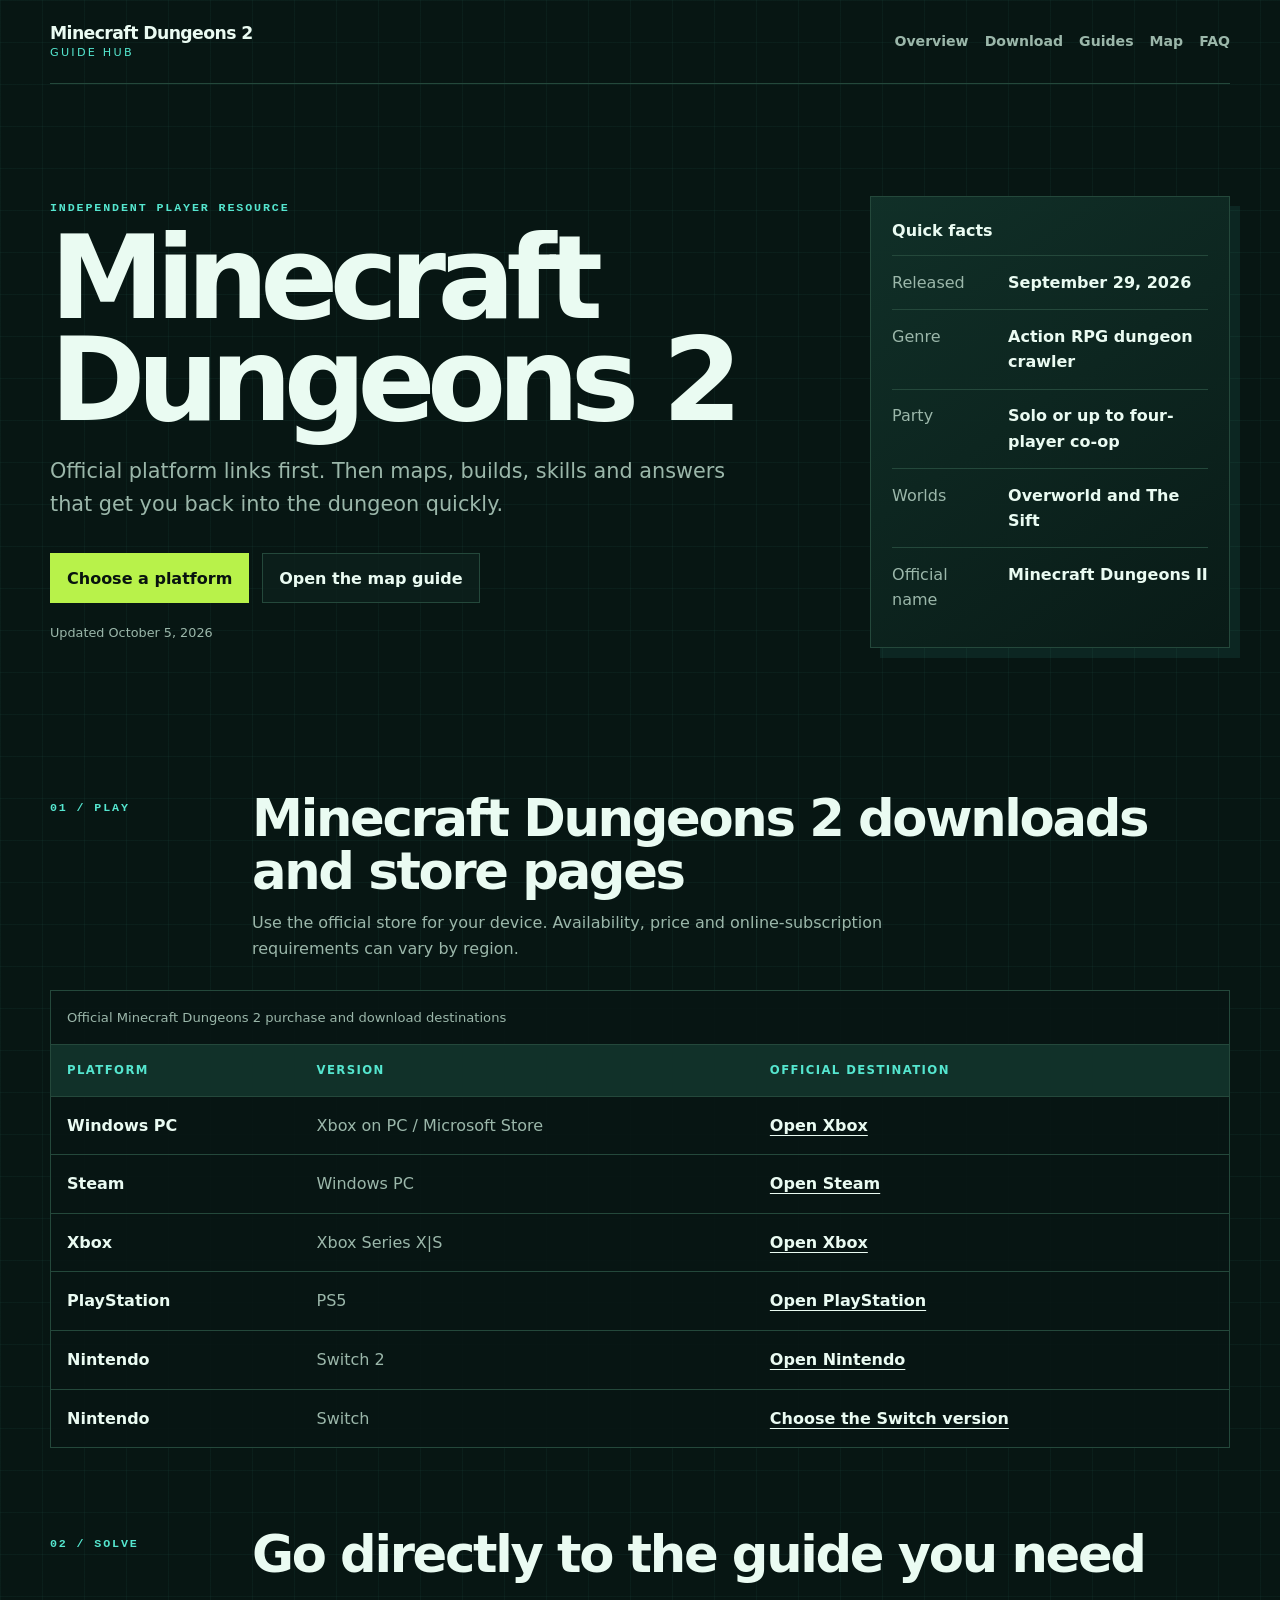
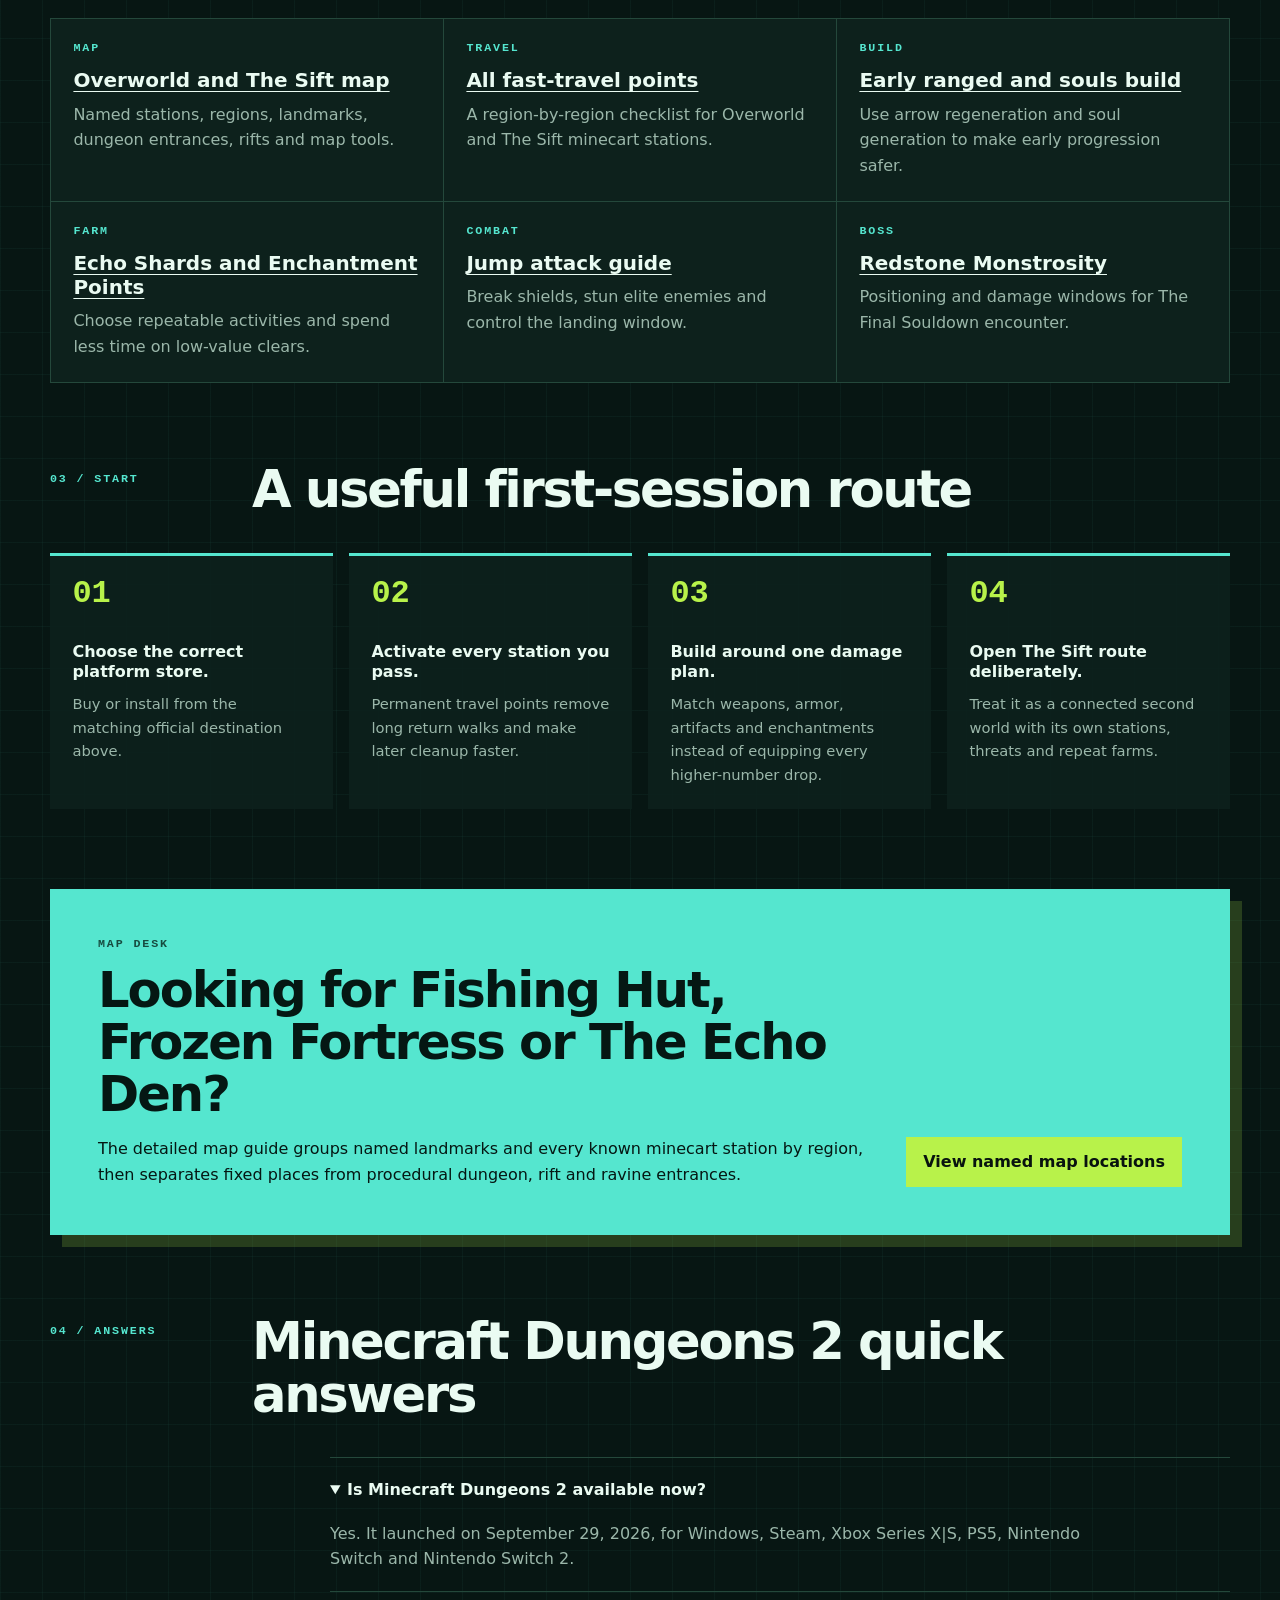
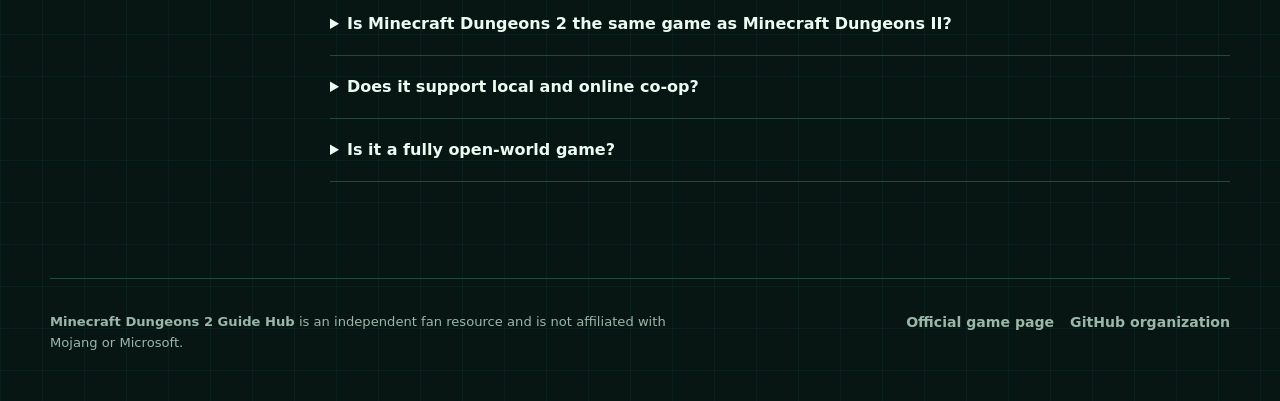
==== index.html @ 63849c89 "Launch public guide homepage" ====
<!doctype html>
<html lang="en">
<head>
  <meta charset="utf-8">
  <meta name="viewport" content="width=device-width, initial-scale=1">
  <title>Minecraft Dungeons 2 Guides, Map &amp; Downloads</title>
  <meta name="description" content="A practical Minecraft Dungeons 2 guide hub with official download links, platform support, map routes, builds, skills, farming help and direct answers.">
  <link rel="canonical" href="https://minecraftdungeons2.github.io/">
  <meta property="og:type" content="website">
  <meta property="og:url" content="https://minecraftdungeons2.github.io/">
  <meta property="og:title" content="Minecraft Dungeons 2 Guides, Map &amp; Downloads">
  <meta property="og:description" content="Find official download links, map routes, builds, skills and practical Minecraft Dungeons 2 guides.">
  <meta name="twitter:card" content="summary">
  <meta name="twitter:title" content="Minecraft Dungeons 2 Guides, Map &amp; Downloads">
  <meta name="twitter:description" content="Official platform links and practical community guides in one place.">
  <meta name="theme-color" content="#071613">
  <link rel="stylesheet" href="/styles.css">
  <script type="application/ld+json">
  {
    "@context": "https://schema.org",
    "@type": "WebSite",
    "@id": "https://minecraftdungeons2.github.io/#website",
    "url": "https://minecraftdungeons2.github.io/",
    "name": "Minecraft Dungeons 2 Guide Hub",
    "description": "An independent guide hub for Minecraft Dungeons 2 maps, builds, skills, farming and official platform links",
    "inLanguage": "en"
  }
  </script>
</head>
<body>
  <a class="skip-link" href="#main-content">Skip to the guide</a>

  <header class="site-header">
    <a class="wordmark" href="/" aria-label="Minecraft Dungeons 2 home">
      <span>Minecraft Dungeons 2</span>
      <small>Guide Hub</small>
    </a>
    <nav aria-label="Primary navigation">
      <a href="#overview">Overview</a>
      <a href="#download">Download</a>
      <a href="#guides">Guides</a>
      <a href="#map">Map</a>
      <a href="#faq">FAQ</a>
    </nav>
  </header>

  <main id="main-content">
    <article id="overview" class="hero" aria-labelledby="page-title">
      <header class="hero-copy">
        <p class="eyebrow">Independent player resource</p>
        <hgroup>
          <h1 id="page-title">Minecraft Dungeons 2</h1>
          <p>Official platform links first. Then maps, builds, skills and answers that get you back into the dungeon quickly.</p>
        </hgroup>
        <div class="hero-actions">
          <a class="button button-primary" href="#download">Choose a platform</a>
          <a class="button button-secondary" href="https://choicervoicer.io/minecraft-dungeons-2/map" rel="external">Open the map guide</a>
        </div>
        <p class="updated">Updated <time datetime="2026-10-05">October 5, 2026</time></p>
      </header>

      <aside class="quick-facts" aria-labelledby="quick-facts-title">
        <h2 id="quick-facts-title">Quick facts</h2>
        <dl>
          <div><dt>Released</dt><dd><time datetime="2026-09-29">September 29, 2026</time></dd></div>
          <div><dt>Genre</dt><dd>Action RPG dungeon crawler</dd></div>
          <div><dt>Party</dt><dd>Solo or up to four-player co-op</dd></div>
          <div><dt>Worlds</dt><dd>Overworld and The Sift</dd></div>
          <div><dt>Official name</dt><dd>Minecraft Dungeons II</dd></div>
        </dl>
      </aside>
    </article>

    <section id="download" class="platforms" aria-labelledby="download-title">
      <header class="section-heading">
        <p class="section-number">01 / PLAY</p>
        <h2 id="download-title">Minecraft Dungeons 2 downloads and store pages</h2>
        <p>Use the official store for your device. Availability, price and online-subscription requirements can vary by region.</p>
      </header>
      <div class="table-scroll" role="region" aria-label="Official platform links" tabindex="0">
        <table>
          <caption>Official Minecraft Dungeons 2 purchase and download destinations</caption>
          <thead>
            <tr><th scope="col">Platform</th><th scope="col">Version</th><th scope="col">Official destination</th></tr>
          </thead>
          <tbody>
            <tr><th scope="row">Windows PC</th><td>Xbox on PC / Microsoft Store</td><td><a href="https://www.xbox.com/en-US/games/minecraft-dungeons-II" rel="external noopener">Open Xbox</a></td></tr>
            <tr><th scope="row">Steam</th><td>Windows PC</td><td><a href="https://store.steampowered.com/app/1912410/Minecraft_Dungeons_II/" rel="external noopener">Open Steam</a></td></tr>
            <tr><th scope="row">Xbox</th><td>Xbox Series X|S</td><td><a href="https://www.xbox.com/en-US/games/minecraft-dungeons-II" rel="external noopener">Open Xbox</a></td></tr>
            <tr><th scope="row">PlayStation</th><td>PS5</td><td><a href="https://www.playstation.com/en-us/games/minecraft-dungeons-ii/" rel="external noopener">Open PlayStation</a></td></tr>
            <tr><th scope="row">Nintendo</th><td>Switch 2</td><td><a href="https://www.nintendo.com/us/store/products/minecraft-dungeons-ii-switch-2/" rel="external noopener">Open Nintendo</a></td></tr>
            <tr><th scope="row">Nintendo</th><td>Switch</td><td><a href="https://www.nintendo.com/us/whatsnew/minecraft-dungeons-ii-has-arrived/" rel="external noopener">Choose the Switch version</a></td></tr>
          </tbody>
        </table>
      </div>
    </section>

    <section id="guides" class="guide-index" aria-labelledby="guides-title">
      <header class="section-heading">
        <p class="section-number">02 / SOLVE</p>
        <h2 id="guides-title">Go directly to the guide you need</h2>
      </header>
      <ul class="guide-list">
        <li>
          <article>
            <p class="guide-type">Map</p>
            <h3><a href="https://choicervoicer.io/minecraft-dungeons-2/map" rel="external">Overworld and The Sift map</a></h3>
            <p>Named stations, regions, landmarks, dungeon entrances, rifts and map tools.</p>
          </article>
        </li>
        <li>
          <article>
            <p class="guide-type">Travel</p>
            <h3><a href="https://choicervoicer.io/minecraft-dungeons-2/overworld-sift-fast-travel-points" rel="external">All fast-travel points</a></h3>
            <p>A region-by-region checklist for Overworld and The Sift minecart stations.</p>
          </article>
        </li>
        <li>
          <article>
            <p class="guide-type">Build</p>
            <h3><a href="https://choicervoicer.io/minecraft-dungeons-2/early-ranged-souls-build" rel="external">Early ranged and souls build</a></h3>
            <p>Use arrow regeneration and soul generation to make early progression safer.</p>
          </article>
        </li>
        <li>
          <article>
            <p class="guide-type">Farm</p>
            <h3><a href="https://choicervoicer.io/minecraft-dungeons-2/farm-echo-shards-enchantment-points" rel="external">Echo Shards and Enchantment Points</a></h3>
            <p>Choose repeatable activities and spend less time on low-value clears.</p>
          </article>
        </li>
        <li>
          <article>
            <p class="guide-type">Combat</p>
            <h3><a href="https://choicervoicer.io/minecraft-dungeons-2/jump-attack-guide" rel="external">Jump attack guide</a></h3>
            <p>Break shields, stun elite enemies and control the landing window.</p>
          </article>
        </li>
        <li>
          <article>
            <p class="guide-type">Boss</p>
            <h3><a href="https://choicervoicer.io/minecraft-dungeons-2/redstone-monstrosity-final-souldown" rel="external">Redstone Monstrosity</a></h3>
            <p>Positioning and damage windows for The Final Souldown encounter.</p>
          </article>
        </li>
      </ul>
    </section>

    <section class="start-route" aria-labelledby="start-title">
      <header class="section-heading">
        <p class="section-number">03 / START</p>
        <h2 id="start-title">A useful first-session route</h2>
      </header>
      <ol>
        <li><strong>Choose the correct platform store.</strong><span>Buy or install from the matching official destination above.</span></li>
        <li><strong>Activate every station you pass.</strong><span>Permanent travel points remove long return walks and make later cleanup faster.</span></li>
        <li><strong>Build around one damage plan.</strong><span>Match weapons, armor, artifacts and enchantments instead of equipping every higher-number drop.</span></li>
        <li><strong>Open The Sift route deliberately.</strong><span>Treat it as a connected second world with its own stations, threats and repeat farms.</span></li>
      </ol>
    </section>

    <aside id="map" class="map-callout" aria-labelledby="map-title">
      <div>
        <p class="section-number">MAP DESK</p>
        <h2 id="map-title">Looking for Fishing Hut, Frozen Fortress or The Echo Den?</h2>
        <p>The detailed map guide groups named landmarks and every known minecart station by region, then separates fixed places from procedural dungeon, rift and ravine entrances.</p>
      </div>
      <a class="button button-primary" href="https://choicervoicer.io/minecraft-dungeons-2/map" rel="external">View named map locations</a>
    </aside>

    <section id="faq" class="faq" aria-labelledby="faq-title">
      <header class="section-heading">
        <p class="section-number">04 / ANSWERS</p>
        <h2 id="faq-title">Minecraft Dungeons 2 quick answers</h2>
      </header>
      <div class="faq-list">
        <details open>
          <summary>Is Minecraft Dungeons 2 available now?</summary>
          <p>Yes. It launched on September 29, 2026, for Windows, Steam, Xbox Series X|S, PS5, Nintendo Switch and Nintendo Switch 2.</p>
        </details>
        <details>
          <summary>Is Minecraft Dungeons 2 the same game as Minecraft Dungeons II?</summary>
          <p>Yes. Minecraft's official FAQ confirms that the Arabic-number and Roman-numeral names refer to the same sequel.</p>
        </details>
        <details>
          <summary>Does it support local and online co-op?</summary>
          <p>Yes. Official information lists couch co-op, online co-op and mixed co-op, with a party of up to four players.</p>
        </details>
        <details>
          <summary>Is it a fully open-world game?</summary>
          <p>It uses larger connected regions and a second dimension called The Sift, but it remains a guided action-RPG adventure rather than a sandbox Minecraft world.</p>
        </details>
      </div>
    </section>
  </main>

  <footer class="site-footer">
    <p><strong>Minecraft Dungeons 2 Guide Hub</strong> is an independent fan resource and is not affiliated with Mojang or Microsoft.</p>
    <nav aria-label="Reference links">
      <a href="https://www.minecraft.net/en-us/about-dungeons-ii" rel="external noopener">Official game page</a>
      <a href="https://github.com/MinecraftDungeons2" rel="external noopener">GitHub organization</a>
    </nav>
  </footer>
</body>
</html>
---- styles.css ----
:root {
  color-scheme: dark;
  --ink: #eafbf2;
  --muted: #9bb7aa;
  --bg: #071613;
  --panel: #0d211c;
  --panel-strong: #113129;
  --line: #24483b;
  --lime: #b8f24a;
  --cyan: #55e6cf;
  --max: 1180px;
  font-family: Inter, ui-sans-serif, system-ui, -apple-system, BlinkMacSystemFont, "Segoe UI", sans-serif;
}

* { box-sizing: border-box; }
html { scroll-behavior: smooth; }
body {
  margin: 0;
  color: var(--ink);
  background:
    linear-gradient(rgba(85, 230, 207, .045) 1px, transparent 1px),
    linear-gradient(90deg, rgba(85, 230, 207, .045) 1px, transparent 1px),
    var(--bg);
  background-size: 42px 42px;
  line-height: 1.6;
}
a { color: inherit; }
a:hover { color: var(--lime); }
a:focus-visible, summary:focus-visible { outline: 3px solid var(--lime); outline-offset: 4px; }
.skip-link { position: fixed; left: 1rem; top: -5rem; z-index: 10; padding: .75rem 1rem; background: var(--lime); color: #07120f; font-weight: 800; }
.skip-link:focus { top: 1rem; }

.site-header, main, .site-footer { width: min(calc(100% - 2rem), var(--max)); margin-inline: auto; }
.site-header { min-height: 84px; display: flex; align-items: center; justify-content: space-between; gap: 2rem; border-bottom: 1px solid var(--line); }
.wordmark { display: grid; text-decoration: none; line-height: 1.05; }
.wordmark span { font-weight: 900; letter-spacing: -.035em; font-size: 1.08rem; }
.wordmark small { color: var(--cyan); font-size: .7rem; letter-spacing: .2em; text-transform: uppercase; margin-top: .28rem; }
.site-header nav, .site-footer nav { display: flex; flex-wrap: wrap; gap: 1rem; }
.site-header nav a, .site-footer nav a { color: var(--muted); font-size: .88rem; font-weight: 700; text-decoration: none; }

main { padding-block: 3rem 6rem; }
.hero { display: grid; grid-template-columns: minmax(0, 1.55fr) minmax(280px, .75fr); gap: clamp(2rem, 6vw, 5rem); align-items: center; min-height: 580px; padding: 4rem 0; }
.eyebrow, .section-number, .guide-type { margin: 0 0 .8rem; color: var(--cyan); font: 800 .73rem/1.2 ui-monospace, SFMono-Regular, Menlo, monospace; letter-spacing: .16em; text-transform: uppercase; }
h1, h2, h3, p { overflow-wrap: anywhere; }
h1 { max-width: 780px; margin: 0; font-size: clamp(3.2rem, 9vw, 7.4rem); line-height: .88; letter-spacing: -.075em; }
hgroup > p { max-width: 700px; margin: 1.5rem 0 0; color: var(--muted); font-size: clamp(1.05rem, 2vw, 1.3rem); }
.hero-actions { display: flex; flex-wrap: wrap; gap: .8rem; margin-top: 2rem; }
.button { display: inline-flex; align-items: center; justify-content: center; min-height: 48px; padding: .7rem 1rem; border: 1px solid var(--line); text-decoration: none; font-weight: 850; }
.button-primary { background: var(--lime); border-color: var(--lime); color: #08130f; }
.button-primary:hover { background: #d1ff77; color: #08130f; }
.button-secondary { background: rgba(13, 33, 28, .75); }
.updated { margin: 1.2rem 0 0; color: var(--muted); font-size: .8rem; }
.quick-facts { padding: 1.3rem; background: linear-gradient(145deg, rgba(17,49,41,.95), rgba(9,27,23,.95)); border: 1px solid var(--line); box-shadow: 10px 10px 0 rgba(85, 230, 207, .08); }
.quick-facts h2 { margin: 0 0 .75rem; font-size: 1rem; }
.quick-facts dl { margin: 0; }
.quick-facts dl div { display: grid; grid-template-columns: 100px 1fr; gap: 1rem; padding: .85rem 0; border-top: 1px solid var(--line); }
.quick-facts dt { color: var(--muted); }
.quick-facts dd { margin: 0; font-weight: 750; }

section, .map-callout { margin-top: 5rem; scroll-margin-top: 2rem; }
.section-heading { display: grid; grid-template-columns: 170px minmax(0, 1fr); gap: .5rem 2rem; align-items: start; margin-bottom: 1.8rem; }
.section-heading .section-number { grid-row: 1 / span 2; margin-top: .55rem; }
.section-heading h2 { margin: 0; font-size: clamp(2rem, 4vw, 3.7rem); line-height: 1.03; letter-spacing: -.045em; }
.section-heading > p:last-child { grid-column: 2; max-width: 720px; margin: .25rem 0 0; color: var(--muted); }
.table-scroll { overflow-x: auto; border: 1px solid var(--line); background: rgba(7, 22, 19, .86); }
table { width: 100%; min-width: 720px; border-collapse: collapse; text-align: left; }
caption { padding: 1rem; color: var(--muted); text-align: left; font-size: .82rem; }
th, td { padding: 1rem; border-top: 1px solid var(--line); }
thead th { background: var(--panel-strong); color: var(--cyan); font-size: .73rem; letter-spacing: .12em; text-transform: uppercase; }
tbody th { font-size: 1rem; }
td { color: var(--muted); }
td a { color: var(--ink); font-weight: 800; text-underline-offset: .25rem; }

.guide-list { display: grid; grid-template-columns: repeat(3, minmax(0, 1fr)); gap: 1px; margin: 0; padding: 1px; list-style: none; background: var(--line); }
.guide-list li { min-width: 0; background: var(--panel); }
.guide-list article { height: 100%; padding: 1.4rem; }
.guide-list h3 { margin: .2rem 0 .6rem; font-size: 1.25rem; line-height: 1.2; }
.guide-list h3 a { text-decoration-thickness: 1px; text-underline-offset: .25rem; }
.guide-list article > p:last-child { margin: 0; color: var(--muted); }

.start-route ol { counter-reset: route; display: grid; grid-template-columns: repeat(4, minmax(0, 1fr)); gap: 1rem; margin: 0; padding: 0; list-style: none; }
.start-route li { counter-increment: route; display: grid; align-content: start; min-width: 0; padding: 1.4rem; background: rgba(13,33,28,.9); border-top: 3px solid var(--cyan); }
.start-route li::before { content: "0" counter(route); color: var(--lime); font: 900 2rem/1 ui-monospace, monospace; margin-bottom: 2rem; }
.start-route strong { line-height: 1.25; }
.start-route span { margin-top: .65rem; color: var(--muted); font-size: .92rem; }

.map-callout { display: grid; grid-template-columns: 1fr auto; align-items: end; gap: 2rem; padding: clamp(1.5rem, 4vw, 3rem); background: var(--cyan); color: #051713; box-shadow: 12px 12px 0 rgba(184, 242, 74, .18); }
.map-callout h2 { margin: 0; max-width: 820px; font-size: clamp(1.8rem, 4vw, 3.1rem); line-height: 1.05; letter-spacing: -.04em; }
.map-callout p:not(.section-number) { max-width: 780px; margin-bottom: 0; }
.map-callout .section-number { color: #174c40; }

.faq-list { max-width: 900px; margin-left: auto; }
details { border-top: 1px solid var(--line); }
details:last-child { border-bottom: 1px solid var(--line); }
summary { cursor: pointer; padding: 1.15rem 2.2rem 1.15rem 0; font-weight: 850; }
details p { margin: 0 0 1.2rem; max-width: 760px; color: var(--muted); }
.site-footer { display: flex; justify-content: space-between; gap: 2rem; padding: 2rem 0 3rem; border-top: 1px solid var(--line); color: var(--muted); font-size: .82rem; }
.site-footer p { max-width: 650px; margin: 0; }

@media (max-width: 900px) {
  .hero { grid-template-columns: 1fr; min-height: 0; padding-top: 5rem; }
  .guide-list { grid-template-columns: repeat(2, minmax(0, 1fr)); }
  .start-route ol { grid-template-columns: repeat(2, minmax(0, 1fr)); }
  .map-callout { grid-template-columns: 1fr; align-items: start; }
  .map-callout .button { justify-self: start; }
}

@media (max-width: 680px) {
  .site-header { align-items: flex-start; flex-direction: column; padding: 1.2rem 0; }
  .site-header nav { gap: .6rem 1rem; }
  main { padding-top: 1rem; }
  h1 { font-size: clamp(3.05rem, 17vw, 5rem); }
  .section-heading { grid-template-columns: 1fr; }
  .section-heading .section-number, .section-heading > p:last-child { grid-column: 1; grid-row: auto; }
  .guide-list, .start-route ol { grid-template-columns: 1fr; }
  .site-footer { flex-direction: column; }
}

@media (prefers-reduced-motion: reduce) { html { scroll-behavior: auto; } }
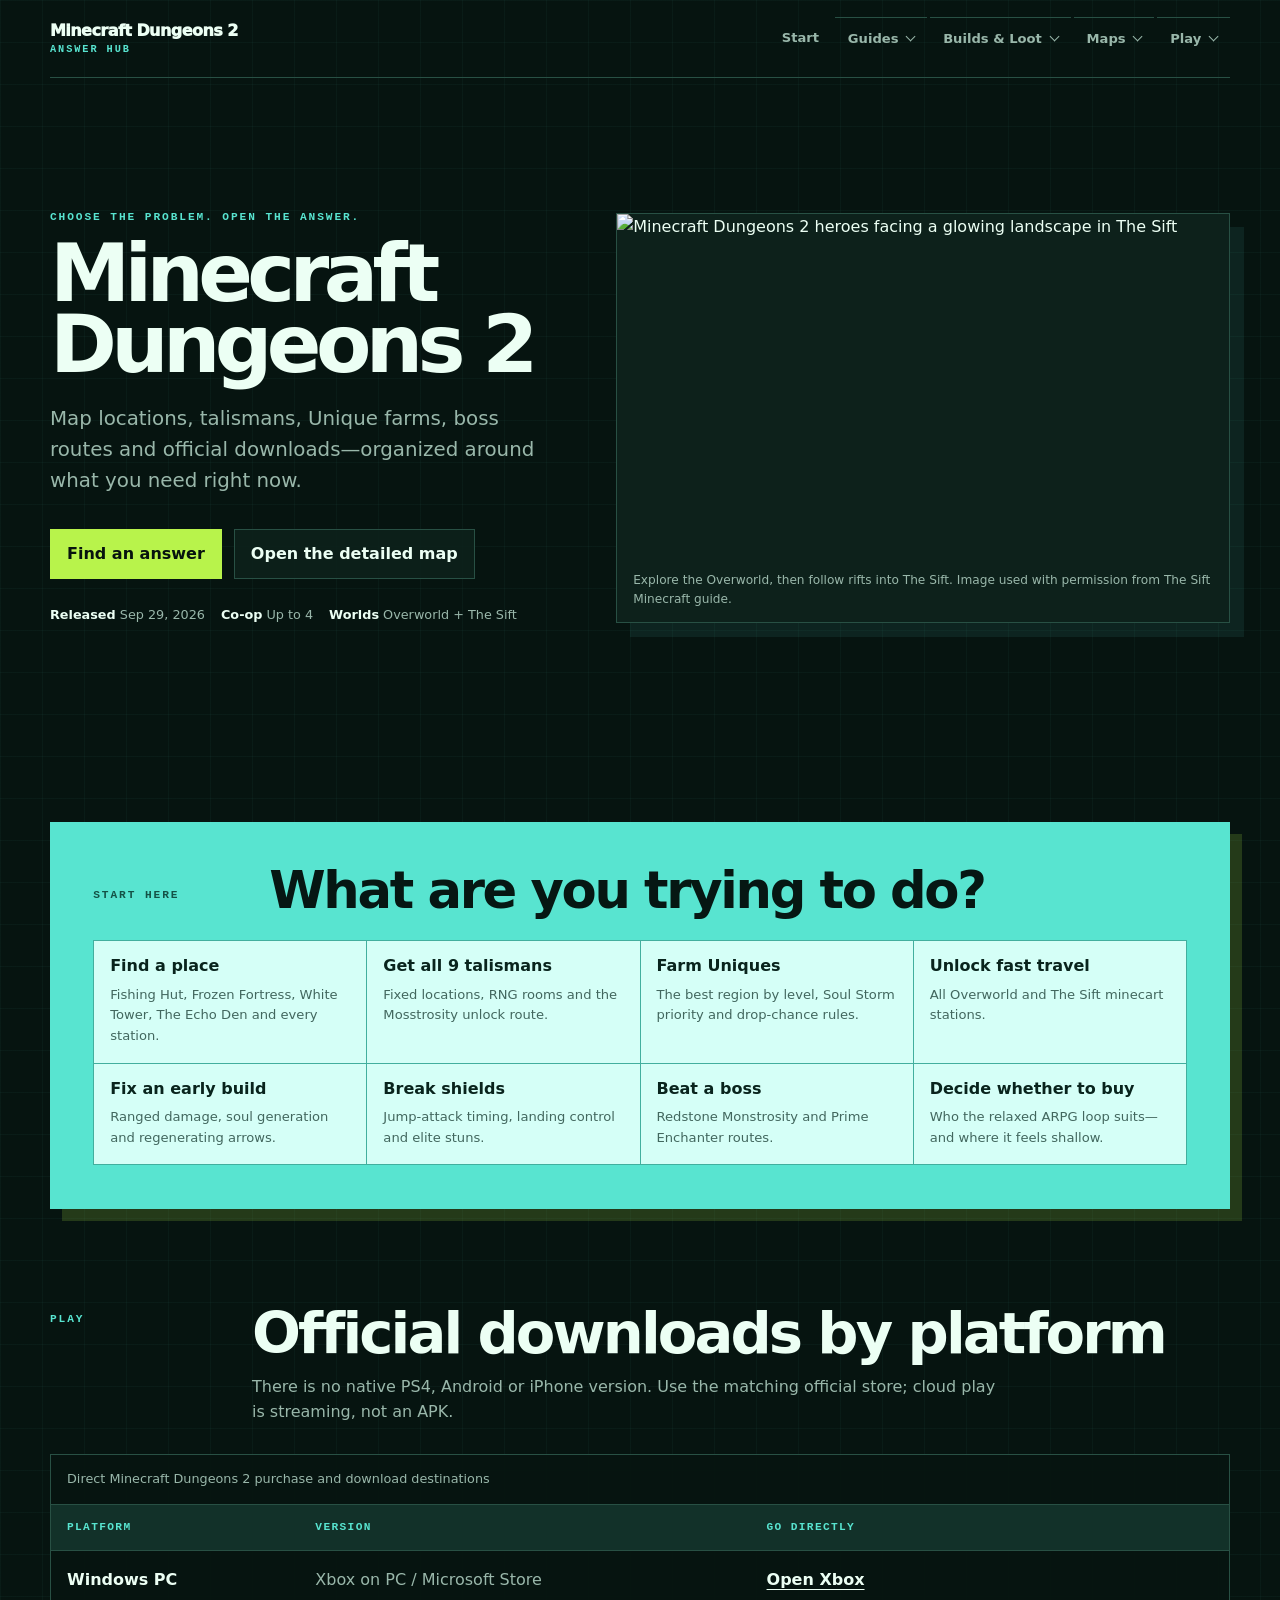
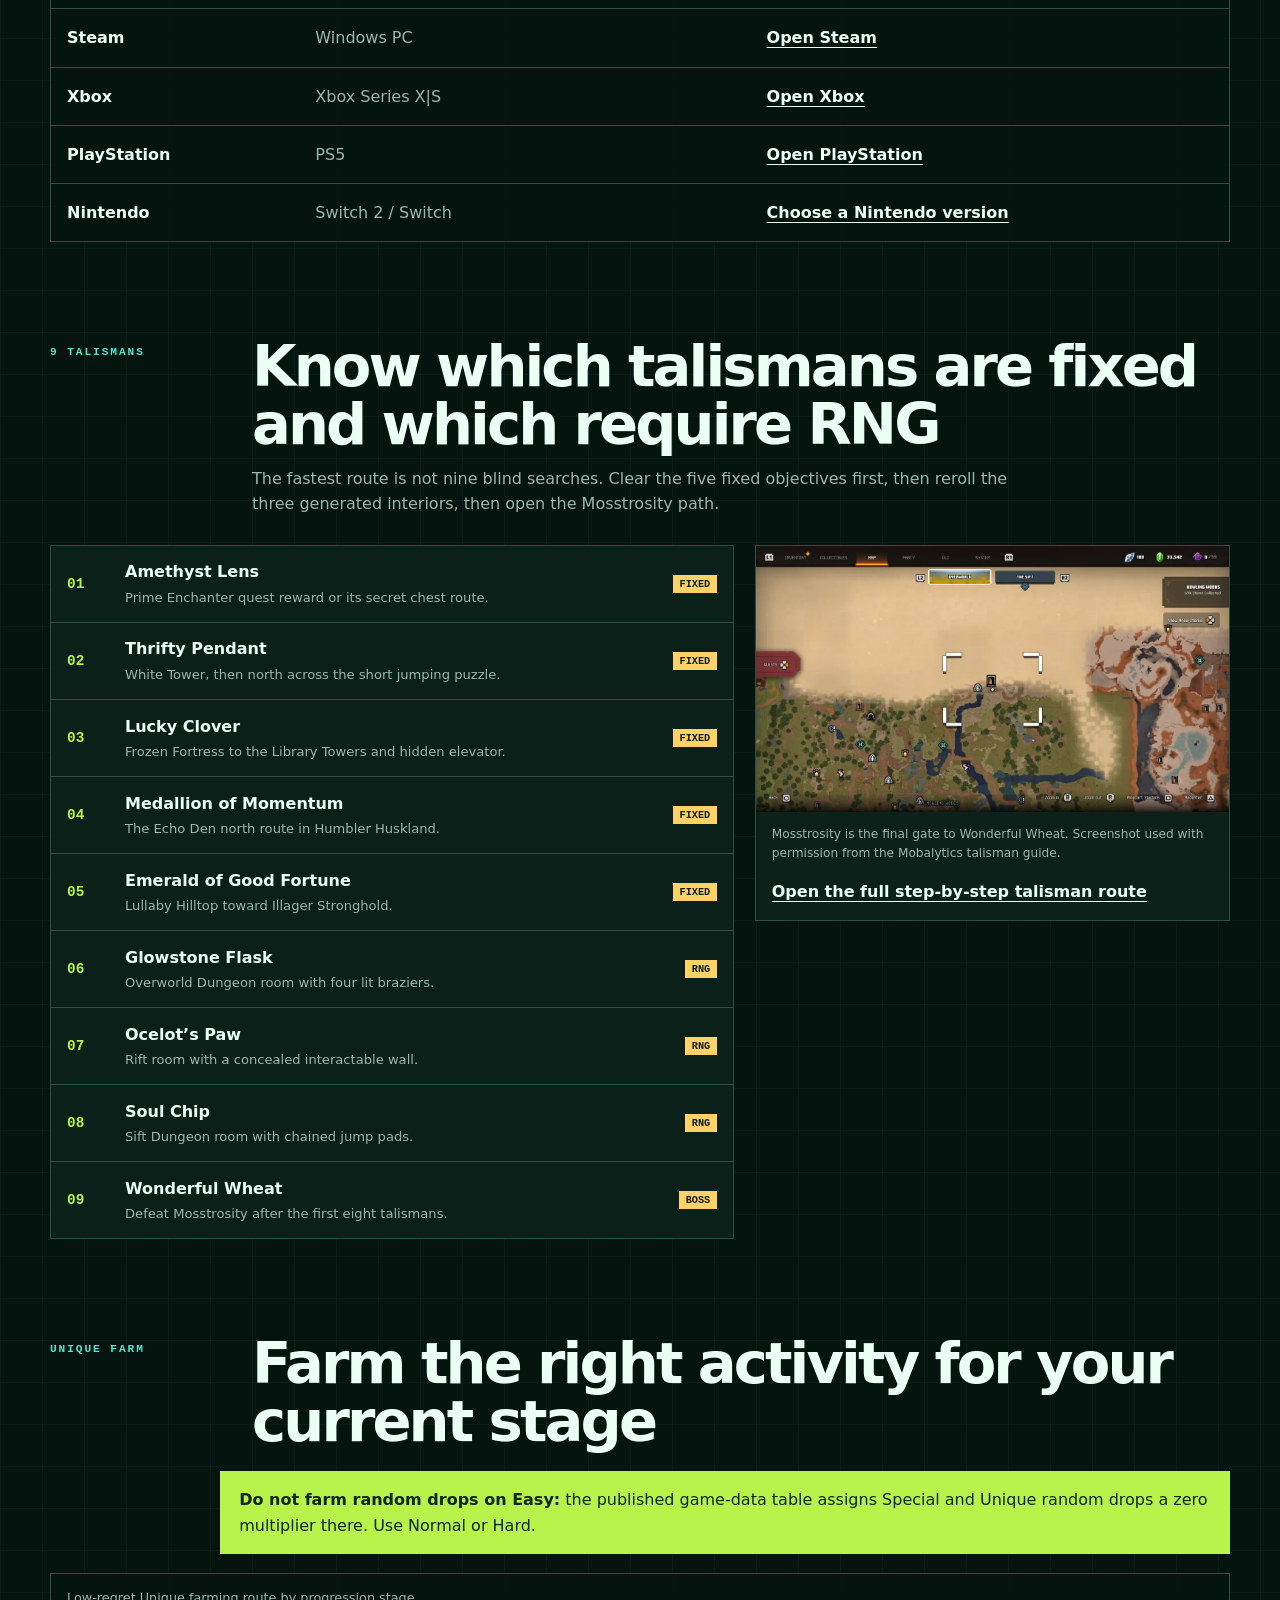
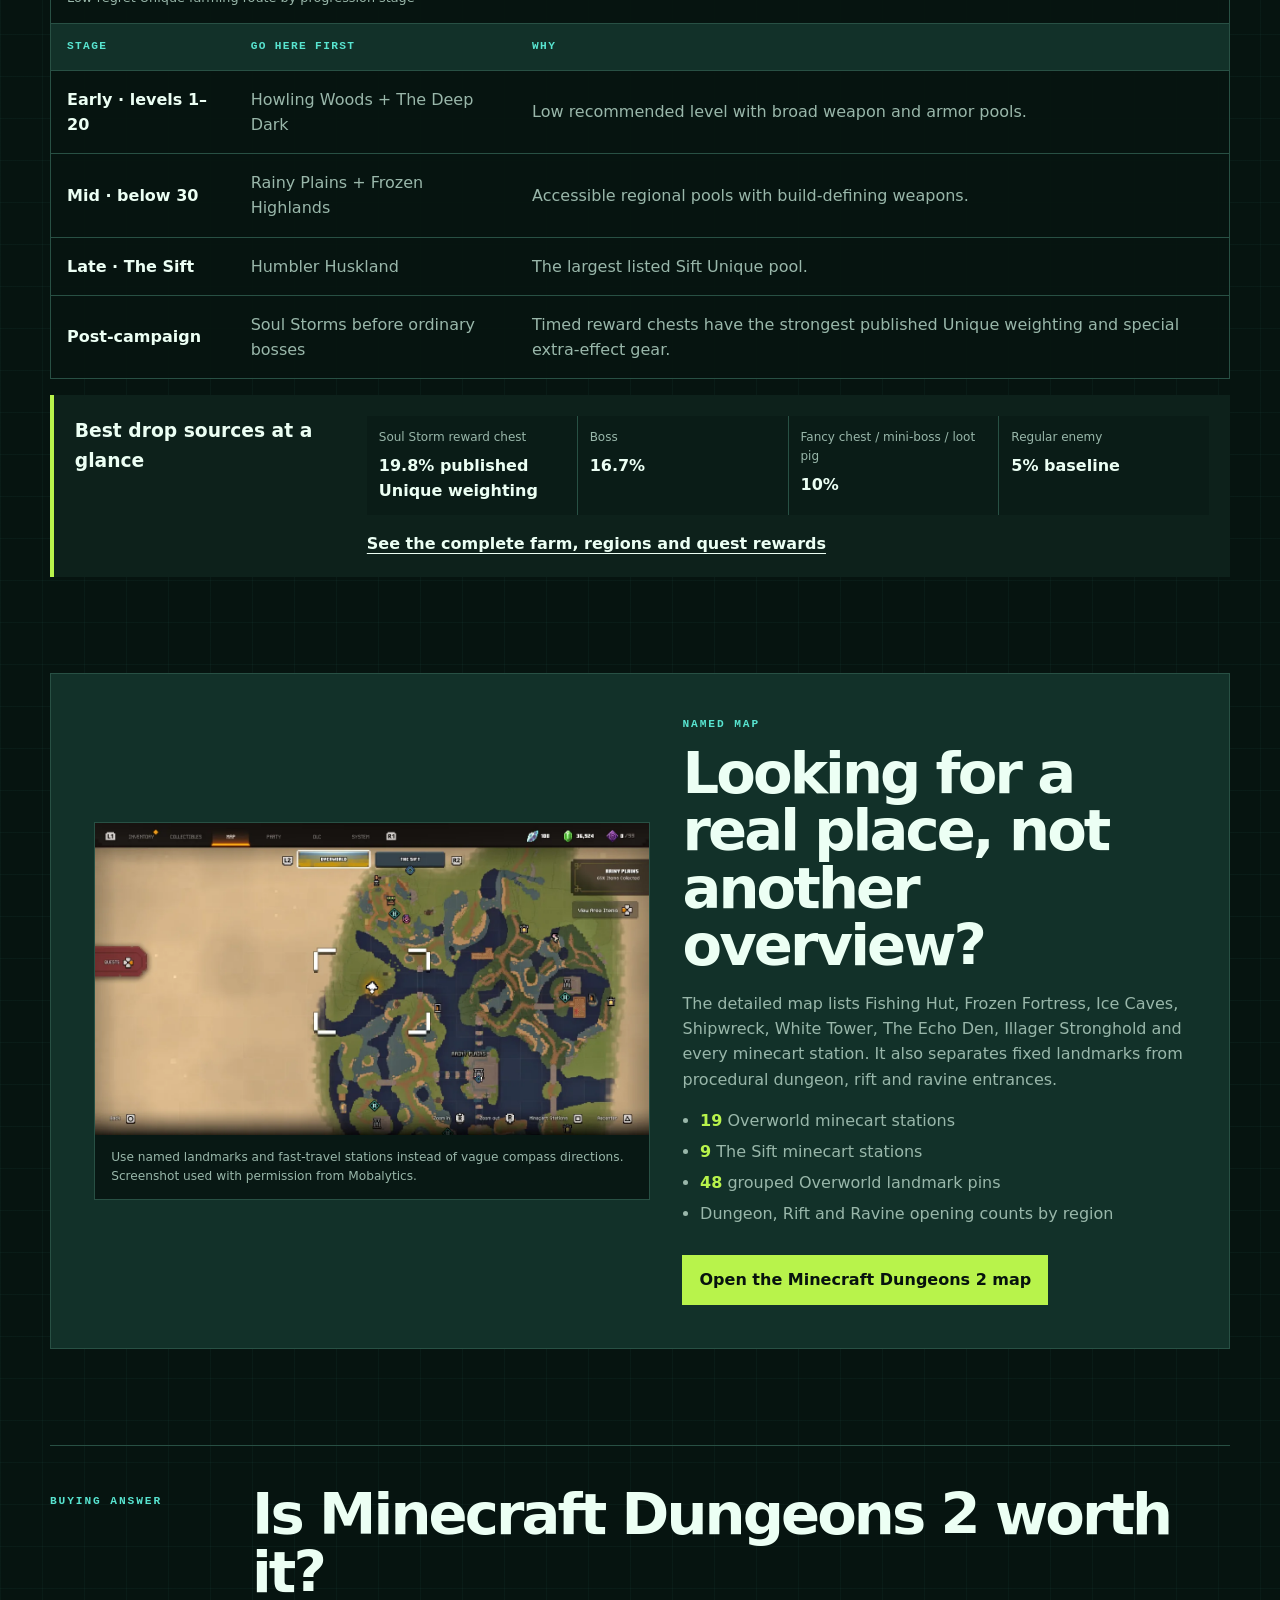
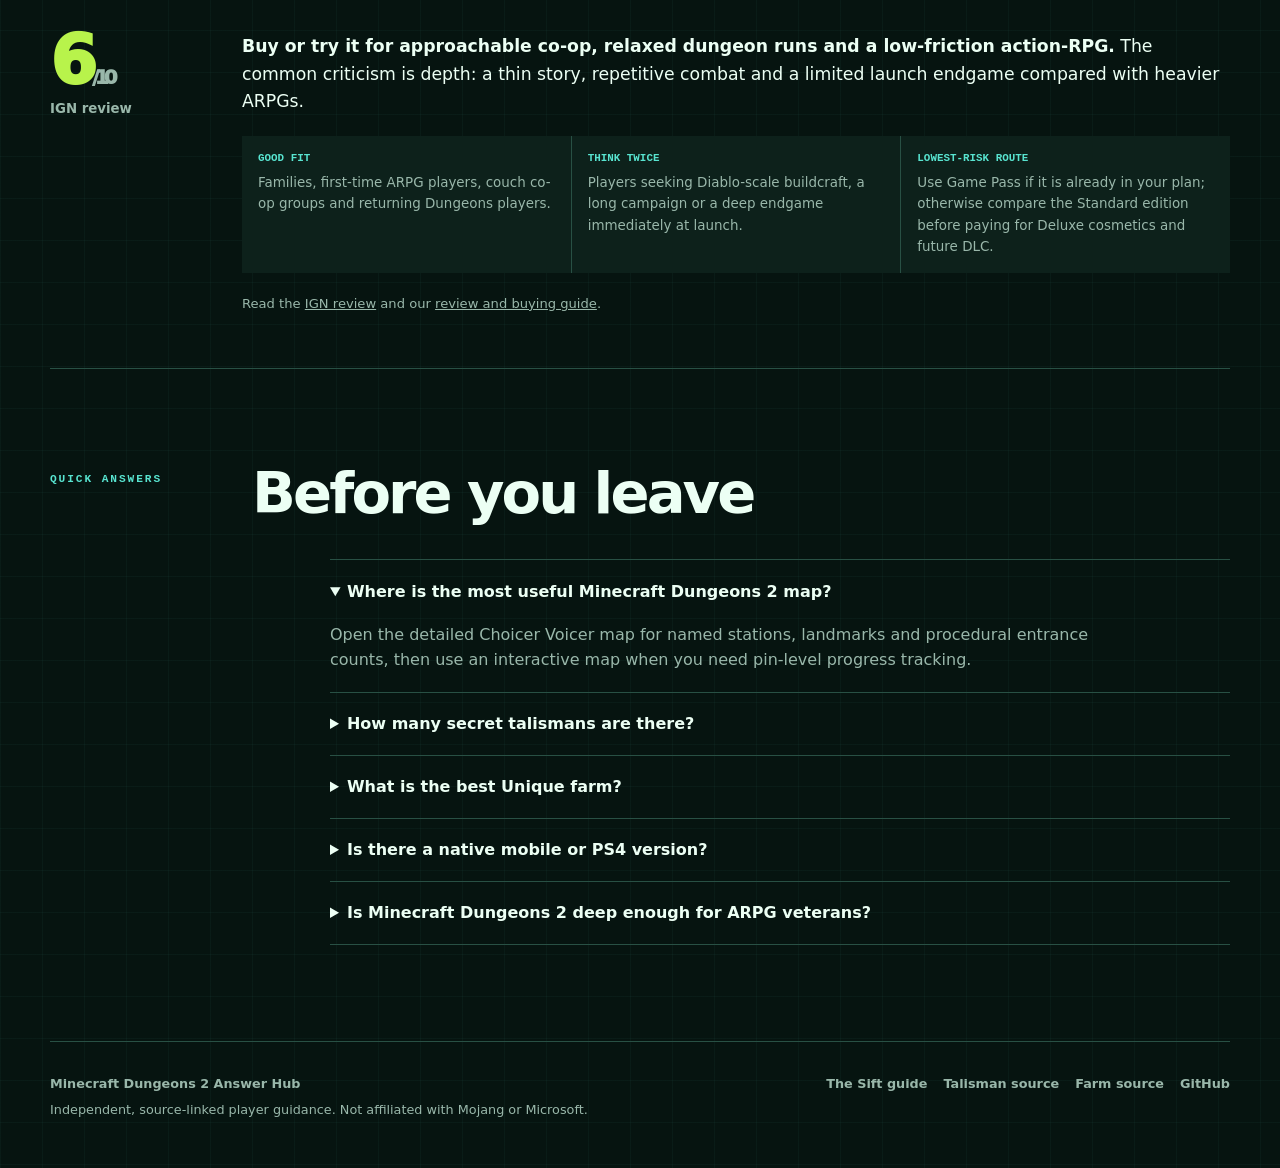
==== commit d9686404: "feat: turn homepage into Minecraft answer hub" ====
--- a/index.html
+++ b/index.html
@@ -3,202 +3,295 @@
 <head>
   <meta charset="utf-8">
   <meta name="viewport" content="width=device-width, initial-scale=1">
-  <title>Minecraft Dungeons 2 Guides, Map &amp; Downloads</title>
-  <meta name="description" content="A practical Minecraft Dungeons 2 guide hub with official download links, platform support, map routes, builds, skills, farming help and direct answers.">
+  <title>Minecraft Dungeons 2 Guide: Map, Talismans, Builds &amp; Best Farms</title>
+  <meta name="description" content="Get direct Minecraft Dungeons 2 answers: official downloads, named map locations, all 9 secret talismans, the best Unique farm, builds, bosses and buying advice.">
   <link rel="canonical" href="https://minecraftdungeons2.github.io/">
   <meta property="og:type" content="website">
   <meta property="og:url" content="https://minecraftdungeons2.github.io/">
-  <meta property="og:title" content="Minecraft Dungeons 2 Guides, Map &amp; Downloads">
-  <meta property="og:description" content="Find official download links, map routes, builds, skills and practical Minecraft Dungeons 2 guides.">
-  <meta name="twitter:card" content="summary">
-  <meta name="twitter:title" content="Minecraft Dungeons 2 Guides, Map &amp; Downloads">
-  <meta name="twitter:description" content="Official platform links and practical community guides in one place.">
+  <meta property="og:title" content="Minecraft Dungeons 2 Guide: Map, Talismans, Builds &amp; Best Farms">
+  <meta property="og:description" content="Direct routes to the map, 9 secret talismans, Unique farming, builds, bosses and official downloads.">
+  <meta property="og:image" content="https://the-sift-minecraft.github.io/images/the-sift-minecraft-cover.webp">
+  <meta property="og:image:alt" content="Minecraft Dungeons 2 heroes exploring The Sift">
+  <meta name="twitter:card" content="summary_large_image">
+  <meta name="twitter:title" content="Minecraft Dungeons 2 Guide: Map, Talismans, Builds &amp; Best Farms">
+  <meta name="twitter:description" content="Skip the filler and open the exact map, farm, boss or build guide you need.">
+  <meta name="twitter:image" content="https://the-sift-minecraft.github.io/images/the-sift-minecraft-cover.webp">
   <meta name="theme-color" content="#071613">
+  <link rel="preconnect" href="https://the-sift-minecraft.github.io">
+  <link rel="preconnect" href="https://cdn.mobalytics.gg">
   <link rel="stylesheet" href="/styles.css">
+  <script defer src="/site.js"></script>
   <script type="application/ld+json">
   {
     "@context": "https://schema.org",
-    "@type": "WebSite",
-    "@id": "https://minecraftdungeons2.github.io/#website",
-    "url": "https://minecraftdungeons2.github.io/",
-    "name": "Minecraft Dungeons 2 Guide Hub",
-    "description": "An independent guide hub for Minecraft Dungeons 2 maps, builds, skills, farming and official platform links",
-    "inLanguage": "en"
+    "@graph": [
+      {
+        "@type": "WebSite",
+        "@id": "https://minecraftdungeons2.github.io/#website",
+        "url": "https://minecraftdungeons2.github.io/",
+        "name": "Minecraft Dungeons 2 Guide Hub",
+        "description": "An independent guide hub for Minecraft Dungeons 2 maps, talismans, farms, builds and official platform links",
+        "inLanguage": "en"
+      },
+      {
+        "@type": "WebPage",
+        "@id": "https://minecraftdungeons2.github.io/#webpage",
+        "url": "https://minecraftdungeons2.github.io/",
+        "name": "Minecraft Dungeons 2 Guide: Map, Talismans, Builds & Best Farms",
+        "description": "Direct Minecraft Dungeons 2 answers for maps, secret talismans, Unique farming, builds, bosses and downloads",
+        "dateModified": "2026-10-05",
+        "isPartOf": {"@id": "https://minecraftdungeons2.github.io/#website"},
+        "mainEntity": {"@id": "https://minecraftdungeons2.github.io/#answer-index"}
+      },
+      {
+        "@type": "ItemList",
+        "@id": "https://minecraftdungeons2.github.io/#answer-index",
+        "name": "Minecraft Dungeons 2 direct guide index",
+        "numberOfItems": 8,
+        "itemListElement": [
+          {"@type":"ListItem","position":1,"name":"Minecraft Dungeons 2 Map","url":"https://choicervoicer.io/minecraft-dungeons-2/map"},
+          {"@type":"ListItem","position":2,"name":"All 9 Secret Talismans","url":"https://choicervoicer.io/minecraft-dungeons-2/all-secret-talismans"},
+          {"@type":"ListItem","position":3,"name":"Best Unique Farm","url":"https://choicervoicer.io/minecraft-dungeons-2/best-unique-farm"},
+          {"@type":"ListItem","position":4,"name":"Fast Travel Points","url":"https://choicervoicer.io/minecraft-dungeons-2/overworld-sift-fast-travel-points"},
+          {"@type":"ListItem","position":5,"name":"Early Ranged and Souls Build","url":"https://choicervoicer.io/minecraft-dungeons-2/early-ranged-souls-build"},
+          {"@type":"ListItem","position":6,"name":"Jump Attack Guide","url":"https://choicervoicer.io/minecraft-dungeons-2/jump-attack-guide"},
+          {"@type":"ListItem","position":7,"name":"Boss Guides","url":"https://choicervoicer.io/minecraft-dungeons-2/redstone-monstrosity-final-souldown"},
+          {"@type":"ListItem","position":8,"name":"Review and Buying Advice","url":"https://choicervoicer.io/minecraft-dungeons-2/review"}
+        ]
+      }
+    ]
   }
   </script>
 </head>
 <body>
-  <a class="skip-link" href="#main-content">Skip to the guide</a>
+  <a class="skip-link" href="#main-content">Skip to the answers</a>
 
   <header class="site-header">
-    <a class="wordmark" href="/" aria-label="Minecraft Dungeons 2 home">
+    <a class="wordmark" href="/" aria-label="Minecraft Dungeons 2 guide home">
       <span>Minecraft Dungeons 2</span>
-      <small>Guide Hub</small>
+      <small>Answer Hub</small>
     </a>
-    <nav aria-label="Primary navigation">
-      <a href="#overview">Overview</a>
-      <a href="#download">Download</a>
-      <a href="#guides">Guides</a>
-      <a href="#map">Map</a>
-      <a href="#faq">FAQ</a>
+    <nav class="primary-nav" aria-label="Minecraft Dungeons 2 guides">
+      <a href="#answers">Start</a>
+      <details class="nav-group">
+        <summary>Guides</summary>
+        <ul>
+          <li><a href="https://choicervoicer.io/minecraft-dungeons-2">All guides</a></li>
+          <li><a href="https://choicervoicer.io/minecraft-dungeons-2/beginners-guide">Beginner progression</a></li>
+          <li><a href="https://choicervoicer.io/minecraft-dungeons-2/multiplayer-crossplay">Multiplayer &amp; crossplay</a></li>
+          <li><a href="https://choicervoicer.io/minecraft-dungeons-2/redstone-monstrosity-final-souldown">Redstone Monstrosity</a></li>
+          <li><a href="https://choicervoicer.io/minecraft-dungeons-2/prime-enchanter-revived">Prime Enchanter</a></li>
+        </ul>
+      </details>
+      <details class="nav-group">
+        <summary>Builds &amp; Loot</summary>
+        <ul>
+          <li><a href="https://choicervoicer.io/minecraft-dungeons-2/gear-builds-enchanting">Gear &amp; builds</a></li>
+          <li><a href="https://choicervoicer.io/minecraft-dungeons-2/all-secret-talismans">All 9 talismans</a></li>
+          <li><a href="https://choicervoicer.io/minecraft-dungeons-2/best-unique-farm">Best Unique farm</a></li>
+          <li><a href="https://choicervoicer.io/minecraft-dungeons-2/farm-echo-shards-enchantment-points">Echo Shards &amp; points</a></li>
+          <li><a href="https://choicervoicer.io/minecraft-dungeons-2/early-ranged-souls-build">Ranged &amp; souls build</a></li>
+          <li><a href="https://choicervoicer.io/minecraft-dungeons-2/jump-attack-guide">Jump attack</a></li>
+        </ul>
+      </details>
+      <details class="nav-group">
+        <summary>Maps</summary>
+        <ul>
+          <li><a href="https://choicervoicer.io/minecraft-dungeons-2/map">Detailed map</a></li>
+          <li><a href="https://choicervoicer.io/minecraft-dungeons-2/overworld-sift-fast-travel-points">All fast travel points</a></li>
+          <li><a href="https://choicervoicer.io/minecraft-dungeons-2/rare-rng-tilesets">Rare RNG tilesets</a></li>
+          <li><a href="https://choicervoicer.io/minecraft-dungeons-2/vanishing-platforms">Vanishing platforms</a></li>
+          <li><a href="https://choicervoicer.io/minecraft-dungeons-2/sift-secrets-endgame">The Sift &amp; endgame</a></li>
+          <li><a href="https://choicervoicer.io/minecraft-dungeons-2/sift-illager-threat-levels">High Threat Sift runs</a></li>
+        </ul>
+      </details>
+      <details class="nav-group">
+        <summary>Play</summary>
+        <ul>
+          <li><a href="https://choicervoicer.io/minecraft-dungeons-2/download">Download &amp; platforms</a></li>
+          <li><a href="https://store.steampowered.com/app/1912410/Minecraft_Dungeons_II/" rel="external noopener">Steam</a></li>
+          <li><a href="https://www.xbox.com/en-US/games/minecraft-dungeons-II" rel="external noopener">Windows &amp; Xbox</a></li>
+          <li><a href="https://www.playstation.com/en-us/games/minecraft-dungeons-ii/" rel="external noopener">PlayStation 5</a></li>
+          <li><a href="https://www.nintendo.com/us/whatsnew/minecraft-dungeons-ii-has-arrived/" rel="external noopener">Nintendo</a></li>
+          <li><a href="https://choicervoicer.io/minecraft-dungeons-2/review">Review &amp; buy</a></li>
+        </ul>
+      </details>
     </nav>
   </header>
 
   <main id="main-content">
     <article id="overview" class="hero" aria-labelledby="page-title">
       <header class="hero-copy">
-        <p class="eyebrow">Independent player resource</p>
+        <p class="eyebrow">Choose the problem. Open the answer.</p>
         <hgroup>
           <h1 id="page-title">Minecraft Dungeons 2</h1>
-          <p>Official platform links first. Then maps, builds, skills and answers that get you back into the dungeon quickly.</p>
+          <p>Map locations, talismans, Unique farms, boss routes and official downloads—organized around what you need right now.</p>
         </hgroup>
-        <div class="hero-actions">
-          <a class="button button-primary" href="#download">Choose a platform</a>
-          <a class="button button-secondary" href="https://choicervoicer.io/minecraft-dungeons-2/map" rel="external">Open the map guide</a>
-        </div>
-        <p class="updated">Updated <time datetime="2026-10-05">October 5, 2026</time></p>
-      </header>
-
-      <aside class="quick-facts" aria-labelledby="quick-facts-title">
-        <h2 id="quick-facts-title">Quick facts</h2>
-        <dl>
-          <div><dt>Released</dt><dd><time datetime="2026-09-29">September 29, 2026</time></dd></div>
-          <div><dt>Genre</dt><dd>Action RPG dungeon crawler</dd></div>
-          <div><dt>Party</dt><dd>Solo or up to four-player co-op</dd></div>
-          <div><dt>Worlds</dt><dd>Overworld and The Sift</dd></div>
-          <div><dt>Official name</dt><dd>Minecraft Dungeons II</dd></div>
-        </dl>
-      </aside>
+        <p class="hero-actions">
+          <a class="button button-primary" href="#answers">Find an answer</a>
+          <a class="button button-secondary" href="https://choicervoicer.io/minecraft-dungeons-2/map">Open the detailed map</a>
+        </p>
+        <ul class="status-line" aria-label="Game quick facts">
+          <li><strong>Released</strong> Sep 29, 2026</li>
+          <li><strong>Co-op</strong> Up to 4</li>
+          <li><strong>Worlds</strong> Overworld + The Sift</li>
+        </ul>
+      </header>
+      <figure class="hero-media">
+        <img src="https://the-sift-minecraft.github.io/images/the-sift-minecraft-cover.webp" width="1200" height="675" alt="Minecraft Dungeons 2 heroes facing a glowing landscape in The Sift" fetchpriority="high" decoding="async">
+        <figcaption>Explore the Overworld, then follow rifts into The Sift. Image used with permission from The Sift Minecraft guide.</figcaption>
+      </figure>
     </article>
+
+    <nav id="answers" class="answer-board" aria-labelledby="answers-title">
+      <header>
+        <p class="section-number">START HERE</p>
+        <h2 id="answers-title">What are you trying to do?</h2>
+      </header>
+      <ul>
+        <li><a href="https://choicervoicer.io/minecraft-dungeons-2/map"><strong>Find a place</strong><span>Fishing Hut, Frozen Fortress, White Tower, The Echo Den and every station.</span></a></li>
+        <li><a href="https://choicervoicer.io/minecraft-dungeons-2/all-secret-talismans"><strong>Get all 9 talismans</strong><span>Fixed locations, RNG rooms and the Mosstrosity unlock route.</span></a></li>
+        <li><a href="https://choicervoicer.io/minecraft-dungeons-2/best-unique-farm"><strong>Farm Uniques</strong><span>The best region by level, Soul Storm priority and drop-chance rules.</span></a></li>
+        <li><a href="https://choicervoicer.io/minecraft-dungeons-2/overworld-sift-fast-travel-points"><strong>Unlock fast travel</strong><span>All Overworld and The Sift minecart stations.</span></a></li>
+        <li><a href="https://choicervoicer.io/minecraft-dungeons-2/early-ranged-souls-build"><strong>Fix an early build</strong><span>Ranged damage, soul generation and regenerating arrows.</span></a></li>
+        <li><a href="https://choicervoicer.io/minecraft-dungeons-2/jump-attack-guide"><strong>Break shields</strong><span>Jump-attack timing, landing control and elite stuns.</span></a></li>
+        <li><a href="https://choicervoicer.io/minecraft-dungeons-2/redstone-monstrosity-final-souldown"><strong>Beat a boss</strong><span>Redstone Monstrosity and Prime Enchanter routes.</span></a></li>
+        <li><a href="https://choicervoicer.io/minecraft-dungeons-2/review"><strong>Decide whether to buy</strong><span>Who the relaxed ARPG loop suits—and where it feels shallow.</span></a></li>
+      </ul>
+    </nav>
 
     <section id="download" class="platforms" aria-labelledby="download-title">
       <header class="section-heading">
-        <p class="section-number">01 / PLAY</p>
-        <h2 id="download-title">Minecraft Dungeons 2 downloads and store pages</h2>
-        <p>Use the official store for your device. Availability, price and online-subscription requirements can vary by region.</p>
+        <p class="section-number">PLAY</p>
+        <h2 id="download-title">Official downloads by platform</h2>
+        <p>There is no native PS4, Android or iPhone version. Use the matching official store; cloud play is streaming, not an APK.</p>
       </header>
       <div class="table-scroll" role="region" aria-label="Official platform links" tabindex="0">
         <table>
-          <caption>Official Minecraft Dungeons 2 purchase and download destinations</caption>
-          <thead>
-            <tr><th scope="col">Platform</th><th scope="col">Version</th><th scope="col">Official destination</th></tr>
-          </thead>
+          <caption>Direct Minecraft Dungeons 2 purchase and download destinations</caption>
+          <thead><tr><th scope="col">Platform</th><th scope="col">Version</th><th scope="col">Go directly</th></tr></thead>
           <tbody>
             <tr><th scope="row">Windows PC</th><td>Xbox on PC / Microsoft Store</td><td><a href="https://www.xbox.com/en-US/games/minecraft-dungeons-II" rel="external noopener">Open Xbox</a></td></tr>
             <tr><th scope="row">Steam</th><td>Windows PC</td><td><a href="https://store.steampowered.com/app/1912410/Minecraft_Dungeons_II/" rel="external noopener">Open Steam</a></td></tr>
             <tr><th scope="row">Xbox</th><td>Xbox Series X|S</td><td><a href="https://www.xbox.com/en-US/games/minecraft-dungeons-II" rel="external noopener">Open Xbox</a></td></tr>
             <tr><th scope="row">PlayStation</th><td>PS5</td><td><a href="https://www.playstation.com/en-us/games/minecraft-dungeons-ii/" rel="external noopener">Open PlayStation</a></td></tr>
-            <tr><th scope="row">Nintendo</th><td>Switch 2</td><td><a href="https://www.nintendo.com/us/store/products/minecraft-dungeons-ii-switch-2/" rel="external noopener">Open Nintendo</a></td></tr>
-            <tr><th scope="row">Nintendo</th><td>Switch</td><td><a href="https://www.nintendo.com/us/whatsnew/minecraft-dungeons-ii-has-arrived/" rel="external noopener">Choose the Switch version</a></td></tr>
+            <tr><th scope="row">Nintendo</th><td>Switch 2 / Switch</td><td><a href="https://www.nintendo.com/us/whatsnew/minecraft-dungeons-ii-has-arrived/" rel="external noopener">Choose a Nintendo version</a></td></tr>
           </tbody>
         </table>
       </div>
     </section>
 
-    <section id="guides" class="guide-index" aria-labelledby="guides-title">
+    <section id="talismans" class="route-ledger" aria-labelledby="talismans-title">
       <header class="section-heading">
-        <p class="section-number">02 / SOLVE</p>
-        <h2 id="guides-title">Go directly to the guide you need</h2>
-      </header>
-      <ul class="guide-list">
-        <li>
-          <article>
-            <p class="guide-type">Map</p>
-            <h3><a href="https://choicervoicer.io/minecraft-dungeons-2/map" rel="external">Overworld and The Sift map</a></h3>
-            <p>Named stations, regions, landmarks, dungeon entrances, rifts and map tools.</p>
-          </article>
-        </li>
-        <li>
-          <article>
-            <p class="guide-type">Travel</p>
-            <h3><a href="https://choicervoicer.io/minecraft-dungeons-2/overworld-sift-fast-travel-points" rel="external">All fast-travel points</a></h3>
-            <p>A region-by-region checklist for Overworld and The Sift minecart stations.</p>
-          </article>
-        </li>
-        <li>
-          <article>
-            <p class="guide-type">Build</p>
-            <h3><a href="https://choicervoicer.io/minecraft-dungeons-2/early-ranged-souls-build" rel="external">Early ranged and souls build</a></h3>
-            <p>Use arrow regeneration and soul generation to make early progression safer.</p>
-          </article>
-        </li>
-        <li>
-          <article>
-            <p class="guide-type">Farm</p>
-            <h3><a href="https://choicervoicer.io/minecraft-dungeons-2/farm-echo-shards-enchantment-points" rel="external">Echo Shards and Enchantment Points</a></h3>
-            <p>Choose repeatable activities and spend less time on low-value clears.</p>
-          </article>
-        </li>
-        <li>
-          <article>
-            <p class="guide-type">Combat</p>
-            <h3><a href="https://choicervoicer.io/minecraft-dungeons-2/jump-attack-guide" rel="external">Jump attack guide</a></h3>
-            <p>Break shields, stun elite enemies and control the landing window.</p>
-          </article>
-        </li>
-        <li>
-          <article>
-            <p class="guide-type">Boss</p>
-            <h3><a href="https://choicervoicer.io/minecraft-dungeons-2/redstone-monstrosity-final-souldown" rel="external">Redstone Monstrosity</a></h3>
-            <p>Positioning and damage windows for The Final Souldown encounter.</p>
-          </article>
-        </li>
-      </ul>
-    </section>
-
-    <section class="start-route" aria-labelledby="start-title">
+        <p class="section-number">9 TALISMANS</p>
+        <h2 id="talismans-title">Know which talismans are fixed and which require RNG</h2>
+        <p>The fastest route is not nine blind searches. Clear the five fixed objectives first, then reroll the three generated interiors, then open the Mosstrosity path.</p>
+      </header>
+      <div class="ledger-layout">
+        <ol>
+          <li><data value="1">01</data><div><strong>Amethyst Lens</strong><span>Prime Enchanter quest reward or its secret chest route.</span></div><mark>Fixed</mark></li>
+          <li><data value="2">02</data><div><strong>Thrifty Pendant</strong><span>White Tower, then north across the short jumping puzzle.</span></div><mark>Fixed</mark></li>
+          <li><data value="3">03</data><div><strong>Lucky Clover</strong><span>Frozen Fortress to the Library Towers and hidden elevator.</span></div><mark>Fixed</mark></li>
+          <li><data value="4">04</data><div><strong>Medallion of Momentum</strong><span>The Echo Den north route in Humbler Huskland.</span></div><mark>Fixed</mark></li>
+          <li><data value="5">05</data><div><strong>Emerald of Good Fortune</strong><span>Lullaby Hilltop toward Illager Stronghold.</span></div><mark>Fixed</mark></li>
+          <li><data value="6">06</data><div><strong>Glowstone Flask</strong><span>Overworld Dungeon room with four lit braziers.</span></div><mark>RNG</mark></li>
+          <li><data value="7">07</data><div><strong>Ocelot’s Paw</strong><span>Rift room with a concealed interactable wall.</span></div><mark>RNG</mark></li>
+          <li><data value="8">08</data><div><strong>Soul Chip</strong><span>Sift Dungeon room with chained jump pads.</span></div><mark>RNG</mark></li>
+          <li><data value="9">09</data><div><strong>Wonderful Wheat</strong><span>Defeat Mosstrosity after the first eight talismans.</span></div><mark>Boss</mark></li>
+        </ol>
+        <figure>
+          <img src="/assets/mosstrosity-secret-boss.webp" width="1280" height="720" alt="Minecraft Dungeons 2 Mosstrosity secret boss encounter" loading="lazy" decoding="async">
+          <figcaption>Mosstrosity is the final gate to Wonderful Wheat. Screenshot used with permission from the Mobalytics talisman guide.</figcaption>
+          <a class="inline-link" href="https://choicervoicer.io/minecraft-dungeons-2/all-secret-talismans">Open the full step-by-step talisman route</a>
+        </figure>
+      </div>
+    </section>
+
+    <section id="farm" class="farm-decision" aria-labelledby="farm-title">
       <header class="section-heading">
-        <p class="section-number">03 / START</p>
-        <h2 id="start-title">A useful first-session route</h2>
-      </header>
-      <ol>
-        <li><strong>Choose the correct platform store.</strong><span>Buy or install from the matching official destination above.</span></li>
-        <li><strong>Activate every station you pass.</strong><span>Permanent travel points remove long return walks and make later cleanup faster.</span></li>
-        <li><strong>Build around one damage plan.</strong><span>Match weapons, armor, artifacts and enchantments instead of equipping every higher-number drop.</span></li>
-        <li><strong>Open The Sift route deliberately.</strong><span>Treat it as a connected second world with its own stations, threats and repeat farms.</span></li>
-      </ol>
-    </section>
-
-    <aside id="map" class="map-callout" aria-labelledby="map-title">
+        <p class="section-number">UNIQUE FARM</p>
+        <h2 id="farm-title">Farm the right activity for your current stage</h2>
+      </header>
+      <p class="direct-answer"><strong>Do not farm random drops on Easy:</strong> the published game-data table assigns Special and Unique random drops a zero multiplier there. Use Normal or Hard.</p>
+      <div class="table-scroll" role="region" aria-label="Unique farming route by progression" tabindex="0">
+        <table>
+          <caption>Low-regret Unique farming route by progression stage</caption>
+          <thead><tr><th scope="col">Stage</th><th scope="col">Go here first</th><th scope="col">Why</th></tr></thead>
+          <tbody>
+            <tr><th scope="row">Early · levels 1–20</th><td>Howling Woods + The Deep Dark</td><td>Low recommended level with broad weapon and armor pools.</td></tr>
+            <tr><th scope="row">Mid · below 30</th><td>Rainy Plains + Frozen Highlands</td><td>Accessible regional pools with build-defining weapons.</td></tr>
+            <tr><th scope="row">Late · The Sift</th><td>Humbler Huskland</td><td>The largest listed Sift Unique pool.</td></tr>
+            <tr><th scope="row">Post-campaign</th><td>Soul Storms before ordinary bosses</td><td>Timed reward chests have the strongest published Unique weighting and special extra-effect gear.</td></tr>
+          </tbody>
+        </table>
+      </div>
+      <aside>
+        <h3>Best drop sources at a glance</h3>
+        <dl>
+          <div><dt>Soul Storm reward chest</dt><dd><data value="19.8">19.8%</data> published Unique weighting</dd></div>
+          <div><dt>Boss</dt><dd><data value="16.7">16.7%</data></dd></div>
+          <div><dt>Fancy chest / mini-boss / loot pig</dt><dd><data value="10">10%</data></dd></div>
+          <div><dt>Regular enemy</dt><dd><data value="5">5%</data> baseline</dd></div>
+        </dl>
+        <a class="inline-link" href="https://choicervoicer.io/minecraft-dungeons-2/best-unique-farm">See the complete farm, regions and quest rewards</a>
+      </aside>
+    </section>
+
+    <section id="map" class="map-panel" aria-labelledby="map-title">
+      <figure>
+        <img src="/assets/white-tower-talisman-route.webp" width="1280" height="720" alt="Minecraft Dungeons 2 map location near White Tower and the Thrifty Pendant route" loading="lazy" decoding="async">
+        <figcaption>Use named landmarks and fast-travel stations instead of vague compass directions. Screenshot used with permission from Mobalytics.</figcaption>
+      </figure>
       <div>
-        <p class="section-number">MAP DESK</p>
-        <h2 id="map-title">Looking for Fishing Hut, Frozen Fortress or The Echo Den?</h2>
-        <p>The detailed map guide groups named landmarks and every known minecart station by region, then separates fixed places from procedural dungeon, rift and ravine entrances.</p>
-      </div>
-      <a class="button button-primary" href="https://choicervoicer.io/minecraft-dungeons-2/map" rel="external">View named map locations</a>
-    </aside>
+        <p class="section-number">NAMED MAP</p>
+        <h2 id="map-title">Looking for a real place, not another overview?</h2>
+        <p>The detailed map lists Fishing Hut, Frozen Fortress, Ice Caves, Shipwreck, White Tower, The Echo Den, Illager Stronghold and every minecart station. It also separates fixed landmarks from procedural dungeon, rift and ravine entrances.</p>
+        <ul>
+          <li><strong>19</strong> Overworld minecart stations</li>
+          <li><strong>9</strong> The Sift minecart stations</li>
+          <li><strong>48</strong> grouped Overworld landmark pins</li>
+          <li>Dungeon, Rift and Ravine opening counts by region</li>
+        </ul>
+        <a class="button button-primary" href="https://choicervoicer.io/minecraft-dungeons-2/map">Open the Minecraft Dungeons 2 map</a>
+      </div>
+    </section>
+
+    <article id="review" class="review-verdict" aria-labelledby="review-title">
+      <header>
+        <p class="section-number">BUYING ANSWER</p>
+        <h2 id="review-title">Is Minecraft Dungeons 2 worth it?</h2>
+      </header>
+      <div class="score"><data value="6">6<span>/10</span></data><small>IGN review</small></div>
+      <div class="verdict-copy">
+        <p><strong>Buy or try it for approachable co-op, relaxed dungeon runs and a low-friction action-RPG.</strong> The common criticism is depth: a thin story, repetitive combat and a limited launch endgame compared with heavier ARPGs.</p>
+        <dl>
+          <div><dt>Good fit</dt><dd>Families, first-time ARPG players, couch co-op groups and returning Dungeons players.</dd></div>
+          <div><dt>Think twice</dt><dd>Players seeking Diablo-scale buildcraft, a long campaign or a deep endgame immediately at launch.</dd></div>
+          <div><dt>Lowest-risk route</dt><dd>Use Game Pass if it is already in your plan; otherwise compare the Standard edition before paying for Deluxe cosmetics and future DLC.</dd></div>
+        </dl>
+        <p class="source-note">Read the <a href="https://www.ign.com/articles/minecraft-dungeons-2-review" rel="external noopener">IGN review</a> and our <a href="https://choicervoicer.io/minecraft-dungeons-2/review">review and buying guide</a>.</p>
+      </div>
+    </article>
 
     <section id="faq" class="faq" aria-labelledby="faq-title">
-      <header class="section-heading">
-        <p class="section-number">04 / ANSWERS</p>
-        <h2 id="faq-title">Minecraft Dungeons 2 quick answers</h2>
-      </header>
+      <header class="section-heading"><p class="section-number">QUICK ANSWERS</p><h2 id="faq-title">Before you leave</h2></header>
       <div class="faq-list">
-        <details open>
-          <summary>Is Minecraft Dungeons 2 available now?</summary>
-          <p>Yes. It launched on September 29, 2026, for Windows, Steam, Xbox Series X|S, PS5, Nintendo Switch and Nintendo Switch 2.</p>
-        </details>
-        <details>
-          <summary>Is Minecraft Dungeons 2 the same game as Minecraft Dungeons II?</summary>
-          <p>Yes. Minecraft's official FAQ confirms that the Arabic-number and Roman-numeral names refer to the same sequel.</p>
-        </details>
-        <details>
-          <summary>Does it support local and online co-op?</summary>
-          <p>Yes. Official information lists couch co-op, online co-op and mixed co-op, with a party of up to four players.</p>
-        </details>
-        <details>
-          <summary>Is it a fully open-world game?</summary>
-          <p>It uses larger connected regions and a second dimension called The Sift, but it remains a guided action-RPG adventure rather than a sandbox Minecraft world.</p>
-        </details>
+        <details open><summary>Where is the most useful Minecraft Dungeons 2 map?</summary><p>Open the detailed Choicer Voicer map for named stations, landmarks and procedural entrance counts, then use an interactive map when you need pin-level progress tracking.</p></details>
+        <details><summary>How many secret talismans are there?</summary><p>Nine. Five use fixed routes, three depend on generated dungeon or rift rooms, and Wonderful Wheat comes from the Mosstrosity route after collecting the first eight.</p></details>
+        <details><summary>What is the best Unique farm?</summary><p>After the campaign, prioritize Soul Storms. Earlier, use Howling Woods and The Deep Dark, then Rainy Plains and Frozen Highlands, followed by Humbler Huskland in The Sift.</p></details>
+        <details><summary>Is there a native mobile or PS4 version?</summary><p>No. The supported launch platforms are Windows PC, Steam, Xbox Series X|S, PS5, Nintendo Switch and Nintendo Switch 2. Cloud play is streaming, not a native mobile install.</p></details>
+        <details><summary>Is Minecraft Dungeons 2 deep enough for ARPG veterans?</summary><p>It is deliberately approachable. Reviews generally praise relaxed co-op and accessibility while warning that story, build depth and launch endgame are lighter than more demanding ARPGs.</p></details>
       </div>
     </section>
   </main>
 
   <footer class="site-footer">
-    <p><strong>Minecraft Dungeons 2 Guide Hub</strong> is an independent fan resource and is not affiliated with Mojang or Microsoft.</p>
-    <nav aria-label="Reference links">
-      <a href="https://www.minecraft.net/en-us/about-dungeons-ii" rel="external noopener">Official game page</a>
-      <a href="https://github.com/MinecraftDungeons2" rel="external noopener">GitHub organization</a>
+    <div><strong>Minecraft Dungeons 2 Answer Hub</strong><p>Independent, source-linked player guidance. Not affiliated with Mojang or Microsoft.</p></div>
+    <nav aria-label="Sources and site links">
+      <a href="https://the-sift-minecraft.github.io/minecraft-dungeons-2/" rel="external noopener">The Sift guide</a>
+      <a href="https://mobalytics.gg/gamebase/guides/minecraft-dungeons-2-all-secret-talismans" rel="external noopener">Talisman source</a>
+      <a href="https://mobalytics.gg/gamebase/guides/minecraft-dungeons-2-best-unique-farm" rel="external noopener">Farm source</a>
+      <a href="https://github.com/MinecraftDungeons2" rel="external noopener">GitHub</a>
     </nav>
   </footer>
 </body>
--- a/styles.css
+++ b/styles.css
@@ -1,119 +1,159 @@
 :root {
   color-scheme: dark;
-  --ink: #eafbf2;
-  --muted: #9bb7aa;
-  --bg: #071613;
-  --panel: #0d211c;
-  --panel-strong: #113129;
-  --line: #24483b;
-  --lime: #b8f24a;
-  --cyan: #55e6cf;
+  --ink: #ecfff4;
+  --muted: #99b7aa;
+  --bg: #061410;
+  --panel: #0d211b;
+  --panel-2: #123129;
+  --line: #285044;
+  --lime: #b8f34b;
+  --cyan: #58e4d0;
+  --amber: #ffd166;
   --max: 1180px;
   font-family: Inter, ui-sans-serif, system-ui, -apple-system, BlinkMacSystemFont, "Segoe UI", sans-serif;
 }
-
 * { box-sizing: border-box; }
 html { scroll-behavior: smooth; }
-body {
-  margin: 0;
-  color: var(--ink);
-  background:
-    linear-gradient(rgba(85, 230, 207, .045) 1px, transparent 1px),
-    linear-gradient(90deg, rgba(85, 230, 207, .045) 1px, transparent 1px),
-    var(--bg);
-  background-size: 42px 42px;
-  line-height: 1.6;
-}
+body { margin: 0; color: var(--ink); background: linear-gradient(rgba(88,228,208,.04) 1px, transparent 1px), linear-gradient(90deg, rgba(88,228,208,.04) 1px, transparent 1px), var(--bg); background-size: 42px 42px; line-height: 1.58; }
 a { color: inherit; }
 a:hover { color: var(--lime); }
 a:focus-visible, summary:focus-visible { outline: 3px solid var(--lime); outline-offset: 4px; }
-.skip-link { position: fixed; left: 1rem; top: -5rem; z-index: 10; padding: .75rem 1rem; background: var(--lime); color: #07120f; font-weight: 800; }
+img { display: block; width: 100%; height: auto; }
+.skip-link { position: fixed; left: 1rem; top: -6rem; z-index: 20; padding: .75rem 1rem; color: #07120f; background: var(--lime); font-weight: 850; }
 .skip-link:focus { top: 1rem; }
-
 .site-header, main, .site-footer { width: min(calc(100% - 2rem), var(--max)); margin-inline: auto; }
-.site-header { min-height: 84px; display: flex; align-items: center; justify-content: space-between; gap: 2rem; border-bottom: 1px solid var(--line); }
-.wordmark { display: grid; text-decoration: none; line-height: 1.05; }
-.wordmark span { font-weight: 900; letter-spacing: -.035em; font-size: 1.08rem; }
-.wordmark small { color: var(--cyan); font-size: .7rem; letter-spacing: .2em; text-transform: uppercase; margin-top: .28rem; }
-.site-header nav, .site-footer nav { display: flex; flex-wrap: wrap; gap: 1rem; }
-.site-header nav a, .site-footer nav a { color: var(--muted); font-size: .88rem; font-weight: 700; text-decoration: none; }
-
-main { padding-block: 3rem 6rem; }
-.hero { display: grid; grid-template-columns: minmax(0, 1.55fr) minmax(280px, .75fr); gap: clamp(2rem, 6vw, 5rem); align-items: center; min-height: 580px; padding: 4rem 0; }
-.eyebrow, .section-number, .guide-type { margin: 0 0 .8rem; color: var(--cyan); font: 800 .73rem/1.2 ui-monospace, SFMono-Regular, Menlo, monospace; letter-spacing: .16em; text-transform: uppercase; }
-h1, h2, h3, p { overflow-wrap: anywhere; }
-h1 { max-width: 780px; margin: 0; font-size: clamp(3.2rem, 9vw, 7.4rem); line-height: .88; letter-spacing: -.075em; }
-hgroup > p { max-width: 700px; margin: 1.5rem 0 0; color: var(--muted); font-size: clamp(1.05rem, 2vw, 1.3rem); }
-.hero-actions { display: flex; flex-wrap: wrap; gap: .8rem; margin-top: 2rem; }
-.button { display: inline-flex; align-items: center; justify-content: center; min-height: 48px; padding: .7rem 1rem; border: 1px solid var(--line); text-decoration: none; font-weight: 850; }
-.button-primary { background: var(--lime); border-color: var(--lime); color: #08130f; }
-.button-primary:hover { background: #d1ff77; color: #08130f; }
-.button-secondary { background: rgba(13, 33, 28, .75); }
-.updated { margin: 1.2rem 0 0; color: var(--muted); font-size: .8rem; }
-.quick-facts { padding: 1.3rem; background: linear-gradient(145deg, rgba(17,49,41,.95), rgba(9,27,23,.95)); border: 1px solid var(--line); box-shadow: 10px 10px 0 rgba(85, 230, 207, .08); }
-.quick-facts h2 { margin: 0 0 .75rem; font-size: 1rem; }
-.quick-facts dl { margin: 0; }
-.quick-facts dl div { display: grid; grid-template-columns: 100px 1fr; gap: 1rem; padding: .85rem 0; border-top: 1px solid var(--line); }
-.quick-facts dt { color: var(--muted); }
-.quick-facts dd { margin: 0; font-weight: 750; }
-
-section, .map-callout { margin-top: 5rem; scroll-margin-top: 2rem; }
+.site-header { min-height: 78px; display: flex; align-items: center; justify-content: space-between; gap: 1.5rem; border-bottom: 1px solid var(--line); position: relative; z-index: 12; }
+.wordmark { display: grid; flex: 0 0 auto; text-decoration: none; line-height: 1.05; }
+.wordmark span { font-weight: 950; letter-spacing: -.035em; }
+.wordmark small { margin-top: .3rem; color: var(--cyan); font: 800 .64rem/1 ui-monospace, monospace; letter-spacing: .19em; text-transform: uppercase; }
+.primary-nav { display: flex; align-items: stretch; gap: .2rem; }
+.primary-nav > a, .nav-group > summary { display: flex; align-items: center; min-height: 42px; padding: .65rem .8rem; color: var(--muted); font-size: .82rem; font-weight: 800; text-decoration: none; cursor: pointer; list-style: none; }
+.nav-group > summary::-webkit-details-marker { display: none; }
+.nav-group { position: relative; }
+.nav-group > summary::after { content: ""; width: .38rem; height: .38rem; margin-left: .55rem; border-right: 1.5px solid currentColor; border-bottom: 1.5px solid currentColor; transform: translateY(-2px) rotate(45deg); }
+.nav-group[open] > summary, .primary-nav > a:hover { color: var(--ink); background: var(--panel); }
+.nav-group ul { position: absolute; top: calc(100% - 1px); right: 0; z-index: 15; width: 280px; margin: 0; padding: .55rem; list-style: none; background: #0a1c17; border: 1px solid var(--line); box-shadow: 0 18px 45px rgba(0,0,0,.38); }
+.nav-group li + li { border-top: 1px solid rgba(40,80,68,.58); }
+.nav-group li a { display: block; padding: .72rem .75rem; color: var(--muted); font-size: .82rem; font-weight: 700; text-decoration: none; }
+.nav-group li a:hover { color: var(--lime); background: var(--panel); }
+main { padding: 3rem 0 6rem; }
+.hero { display: grid; grid-template-columns: minmax(0, .9fr) minmax(420px, 1.1fr); gap: clamp(2rem, 5vw, 4.5rem); align-items: center; min-height: 600px; padding: 3rem 0 4rem; }
+.eyebrow, .section-number { margin: 0 0 .85rem; color: var(--cyan); font: 850 .7rem/1.2 ui-monospace, SFMono-Regular, Menlo, monospace; letter-spacing: .17em; text-transform: uppercase; }
+h2, h3, p, a, td, dd { overflow-wrap: anywhere; }
+h1 { margin: 0; font-size: clamp(3.25rem, 6.3vw, 5.7rem); line-height: .88; letter-spacing: -.07em; overflow-wrap: normal; word-break: normal; }
+hgroup > p { max-width: 680px; margin: 1.4rem 0 0; color: var(--muted); font-size: clamp(1rem, 2vw, 1.24rem); }
+.hero-actions { display: flex; flex-wrap: wrap; gap: .75rem; margin: 2rem 0 0; }
+.button { display: inline-flex; min-height: 48px; align-items: center; justify-content: center; padding: .72rem 1rem; border: 1px solid var(--line); font-weight: 850; text-decoration: none; }
+.button-primary { color: #07130e; background: var(--lime); border-color: var(--lime); }
+.button-primary:hover { color: #07130e; background: #d2ff77; }
+.button-secondary { background: rgba(13,33,27,.88); }
+.status-line { display: flex; flex-wrap: wrap; gap: .55rem 1rem; margin: 1.6rem 0 0; padding: 0; list-style: none; color: var(--muted); font-size: .8rem; }
+.status-line strong { color: var(--ink); }
+figure { margin: 0; }
+.hero-media { position: relative; border: 1px solid var(--line); background: var(--panel); box-shadow: 14px 14px 0 rgba(88,228,208,.08); }
+.hero-media img { aspect-ratio: 16 / 9; object-fit: cover; }
+figcaption { padding: .8rem 1rem; color: var(--muted); font-size: .76rem; }
+section, .answer-board, .review-verdict { margin-top: 6rem; scroll-margin-top: 1rem; }
+.answer-board { padding: clamp(1.3rem, 4vw, 2.7rem); background: var(--cyan); color: #061713; box-shadow: 12px 12px 0 rgba(184,243,75,.17); }
+.answer-board header { display: grid; grid-template-columns: 160px 1fr; gap: 1rem; align-items: end; margin-bottom: 1.5rem; }
+.answer-board .section-number { color: #145246; }
+.answer-board h2 { margin: 0; font-size: clamp(2rem, 4vw, 3.5rem); line-height: 1; letter-spacing: -.045em; }
+.answer-board ul { display: grid; grid-template-columns: repeat(4, minmax(0, 1fr)); gap: 1px; margin: 0; padding: 1px; list-style: none; background: rgba(6,23,19,.26); }
+.answer-board li { min-width: 0; background: #d5fff7; }
+.answer-board a { display: grid; height: 100%; align-content: start; padding: 1rem; color: #09241d; text-decoration: none; }
+.answer-board a:hover { color: #09241d; background: #effffb; }
+.answer-board strong { font-size: 1rem; line-height: 1.15; }
+.answer-board span { margin-top: .55rem; color: #42675e; font-size: .82rem; }
 .section-heading { display: grid; grid-template-columns: 170px minmax(0, 1fr); gap: .5rem 2rem; align-items: start; margin-bottom: 1.8rem; }
-.section-heading .section-number { grid-row: 1 / span 2; margin-top: .55rem; }
-.section-heading h2 { margin: 0; font-size: clamp(2rem, 4vw, 3.7rem); line-height: 1.03; letter-spacing: -.045em; }
-.section-heading > p:last-child { grid-column: 2; max-width: 720px; margin: .25rem 0 0; color: var(--muted); }
-.table-scroll { overflow-x: auto; border: 1px solid var(--line); background: rgba(7, 22, 19, .86); }
+.section-heading .section-number { grid-row: 1 / span 2; margin-top: .5rem; }
+.section-heading h2, .map-panel h2, .review-verdict h2 { margin: 0; font-size: clamp(2rem, 4.5vw, 4rem); line-height: 1; letter-spacing: -.05em; }
+.section-heading > p:last-child { grid-column: 2; max-width: 760px; margin: .25rem 0 0; color: var(--muted); }
+.table-scroll { overflow-x: auto; border: 1px solid var(--line); background: rgba(6,20,16,.9); }
 table { width: 100%; min-width: 720px; border-collapse: collapse; text-align: left; }
-caption { padding: 1rem; color: var(--muted); text-align: left; font-size: .82rem; }
+caption { padding: .9rem 1rem; color: var(--muted); text-align: left; font-size: .8rem; }
 th, td { padding: 1rem; border-top: 1px solid var(--line); }
-thead th { background: var(--panel-strong); color: var(--cyan); font-size: .73rem; letter-spacing: .12em; text-transform: uppercase; }
-tbody th { font-size: 1rem; }
+thead th { color: var(--cyan); background: var(--panel-2); font: 850 .7rem/1.2 ui-monospace, monospace; letter-spacing: .12em; text-transform: uppercase; }
+tbody th { color: var(--ink); }
 td { color: var(--muted); }
-td a { color: var(--ink); font-weight: 800; text-underline-offset: .25rem; }
-
-.guide-list { display: grid; grid-template-columns: repeat(3, minmax(0, 1fr)); gap: 1px; margin: 0; padding: 1px; list-style: none; background: var(--line); }
-.guide-list li { min-width: 0; background: var(--panel); }
-.guide-list article { height: 100%; padding: 1.4rem; }
-.guide-list h3 { margin: .2rem 0 .6rem; font-size: 1.25rem; line-height: 1.2; }
-.guide-list h3 a { text-decoration-thickness: 1px; text-underline-offset: .25rem; }
-.guide-list article > p:last-child { margin: 0; color: var(--muted); }
-
-.start-route ol { counter-reset: route; display: grid; grid-template-columns: repeat(4, minmax(0, 1fr)); gap: 1rem; margin: 0; padding: 0; list-style: none; }
-.start-route li { counter-increment: route; display: grid; align-content: start; min-width: 0; padding: 1.4rem; background: rgba(13,33,28,.9); border-top: 3px solid var(--cyan); }
-.start-route li::before { content: "0" counter(route); color: var(--lime); font: 900 2rem/1 ui-monospace, monospace; margin-bottom: 2rem; }
-.start-route strong { line-height: 1.25; }
-.start-route span { margin-top: .65rem; color: var(--muted); font-size: .92rem; }
-
-.map-callout { display: grid; grid-template-columns: 1fr auto; align-items: end; gap: 2rem; padding: clamp(1.5rem, 4vw, 3rem); background: var(--cyan); color: #051713; box-shadow: 12px 12px 0 rgba(184, 242, 74, .18); }
-.map-callout h2 { margin: 0; max-width: 820px; font-size: clamp(1.8rem, 4vw, 3.1rem); line-height: 1.05; letter-spacing: -.04em; }
-.map-callout p:not(.section-number) { max-width: 780px; margin-bottom: 0; }
-.map-callout .section-number { color: #174c40; }
-
+td a, .inline-link { color: var(--ink); font-weight: 820; text-underline-offset: .25rem; }
+.ledger-layout { display: grid; grid-template-columns: minmax(0, 1.18fr) minmax(330px, .82fr); gap: 1.3rem; align-items: start; }
+.route-ledger ol { margin: 0; padding: 0; list-style: none; border: 1px solid var(--line); }
+.route-ledger li { display: grid; grid-template-columns: 42px minmax(0, 1fr) auto; gap: 1rem; align-items: center; padding: .85rem 1rem; background: rgba(13,33,27,.92); }
+.route-ledger li + li { border-top: 1px solid var(--line); }
+.route-ledger data { color: var(--lime); font: 900 .9rem/1 ui-monospace, monospace; }
+.route-ledger strong, .route-ledger span { display: block; }
+.route-ledger span { margin-top: .18rem; color: var(--muted); font-size: .82rem; }
+.route-ledger mark { padding: .25rem .42rem; color: #0b1e17; background: var(--amber); font: 850 .64rem/1 ui-monospace, monospace; text-transform: uppercase; }
+.ledger-layout figure { background: var(--panel); border: 1px solid var(--line); }
+.ledger-layout figure img { aspect-ratio: 16 / 9; object-fit: cover; }
+.ledger-layout figure .inline-link { display: inline-block; margin: .2rem 1rem 1rem; }
+.direct-answer { margin: -1rem 0 1.2rem 170px; padding: 1rem 1.2rem; color: #10261d; background: var(--lime); }
+.farm-decision aside { display: grid; grid-template-columns: 260px 1fr; gap: 1rem 2rem; margin-top: 1rem; padding: 1.3rem; background: var(--panel); border-left: 4px solid var(--lime); }
+.farm-decision aside h3 { margin: 0; }
+.farm-decision aside dl { display: grid; grid-template-columns: repeat(4, minmax(0, 1fr)); gap: 1px; margin: 0; background: var(--line); }
+.farm-decision aside dl div { padding: .75rem; background: #0a1c17; }
+.farm-decision dt { color: var(--muted); font-size: .75rem; }
+.farm-decision dd { margin: .35rem 0 0; font-weight: 800; }
+.farm-decision aside .inline-link { grid-column: 2; }
+.map-panel { display: grid; grid-template-columns: minmax(0, 1.05fr) minmax(0, .95fr); gap: 2rem; align-items: center; padding: clamp(1.2rem, 4vw, 2.7rem); background: var(--panel-2); border: 1px solid var(--line); }
+.map-panel figure { background: #081814; border: 1px solid var(--line); }
+.map-panel figure img { aspect-ratio: 16 / 9; object-fit: cover; }
+.map-panel p:not(.section-number) { color: var(--muted); }
+.map-panel ul { padding-left: 1.1rem; color: var(--muted); }
+.map-panel li + li { margin-top: .35rem; }
+.map-panel li strong { color: var(--lime); }
+.map-panel .button { margin-top: .8rem; }
+.review-verdict { display: grid; grid-template-columns: 160px minmax(0, 1fr); gap: 2rem; align-items: start; padding-block: 2.5rem; border-block: 1px solid var(--line); }
+.review-verdict > header { grid-column: 1 / -1; display: grid; grid-template-columns: 170px minmax(0, 1fr); gap: 2rem; align-items: start; }
+.review-verdict > header .section-number { margin-top: .55rem; }
+.score { display: grid; justify-items: start; }
+.score data { color: var(--lime); font-size: 4.2rem; font-weight: 950; line-height: .85; letter-spacing: -.07em; }
+.score data span { color: var(--muted); font-size: 1.25rem; }
+.score small { margin-top: .5rem; color: var(--muted); font-weight: 800; }
+.verdict-copy > p:first-child { margin-top: 0; font-size: 1.08rem; }
+.verdict-copy dl { display: grid; grid-template-columns: repeat(3, minmax(0, 1fr)); gap: 1px; margin: 1.3rem 0; background: var(--line); }
+.verdict-copy dl div { padding: 1rem; background: var(--panel); }
+.verdict-copy dt { color: var(--cyan); font: 850 .68rem/1.2 ui-monospace, monospace; text-transform: uppercase; }
+.verdict-copy dd { margin: .45rem 0 0; color: var(--muted); font-size: .84rem; }
+.source-note { color: var(--muted); font-size: .82rem; }
 .faq-list { max-width: 900px; margin-left: auto; }
 details { border-top: 1px solid var(--line); }
-details:last-child { border-bottom: 1px solid var(--line); }
-summary { cursor: pointer; padding: 1.15rem 2.2rem 1.15rem 0; font-weight: 850; }
-details p { margin: 0 0 1.2rem; max-width: 760px; color: var(--muted); }
-.site-footer { display: flex; justify-content: space-between; gap: 2rem; padding: 2rem 0 3rem; border-top: 1px solid var(--line); color: var(--muted); font-size: .82rem; }
-.site-footer p { max-width: 650px; margin: 0; }
-
-@media (max-width: 900px) {
-  .hero { grid-template-columns: 1fr; min-height: 0; padding-top: 5rem; }
-  .guide-list { grid-template-columns: repeat(2, minmax(0, 1fr)); }
-  .start-route ol { grid-template-columns: repeat(2, minmax(0, 1fr)); }
-  .map-callout { grid-template-columns: 1fr; align-items: start; }
-  .map-callout .button { justify-self: start; }
+.faq-list details:last-child { border-bottom: 1px solid var(--line); }
+.faq-list summary { cursor: pointer; padding: 1.15rem 2rem 1.15rem 0; font-weight: 850; }
+.faq-list p { max-width: 760px; margin: 0 0 1.2rem; color: var(--muted); }
+.site-footer { display: flex; justify-content: space-between; gap: 2rem; padding: 2rem 0 3rem; border-top: 1px solid var(--line); color: var(--muted); font-size: .8rem; }
+.site-footer p { max-width: 590px; margin: .35rem 0 0; }
+.site-footer nav { display: flex; flex-wrap: wrap; justify-content: flex-end; gap: .8rem 1rem; }
+.site-footer a { font-weight: 750; text-decoration: none; }
+@media (max-width: 980px) {
+  .site-header { align-items: flex-start; flex-direction: column; padding: 1rem 0; }
+  .primary-nav { width: 100%; flex-wrap: wrap; }
+  .nav-group ul { left: 0; right: auto; }
+  .hero { grid-template-columns: 1fr; min-height: 0; }
+  .answer-board ul { grid-template-columns: repeat(2, minmax(0, 1fr)); }
+  .ledger-layout, .map-panel { grid-template-columns: 1fr; }
+  .farm-decision aside { grid-template-columns: 1fr; }
+  .farm-decision aside .inline-link { grid-column: 1; }
+  .review-verdict { grid-template-columns: 140px minmax(0, 1fr); }
 }
-
 @media (max-width: 680px) {
-  .site-header { align-items: flex-start; flex-direction: column; padding: 1.2rem 0; }
-  .site-header nav { gap: .6rem 1rem; }
   main { padding-top: 1rem; }
-  h1 { font-size: clamp(3.05rem, 17vw, 5rem); }
-  .section-heading { grid-template-columns: 1fr; }
+  .primary-nav { display: grid; grid-template-columns: repeat(2, minmax(0, 1fr)); }
+  .primary-nav > a, .nav-group > summary { justify-content: space-between; border: 1px solid var(--line); background: rgba(13,33,27,.8); }
+  .nav-group { position: static; }
+  .nav-group ul { position: absolute; left: 0; right: 0; width: 100%; top: 100%; }
+  h1 { font-size: clamp(3.2rem, 17vw, 5rem); }
+  .hero { padding-top: 3.5rem; }
+  .answer-board header, .section-heading { grid-template-columns: 1fr; }
   .section-heading .section-number, .section-heading > p:last-child { grid-column: 1; grid-row: auto; }
-  .guide-list, .start-route ol { grid-template-columns: 1fr; }
+  .answer-board ul { grid-template-columns: 1fr; }
+  .route-ledger li { grid-template-columns: 34px minmax(0, 1fr); }
+  .route-ledger mark { grid-column: 2; justify-self: start; }
+  .direct-answer { margin-left: 0; }
+  .farm-decision aside dl, .verdict-copy dl { grid-template-columns: 1fr; }
+  .review-verdict { grid-template-columns: 1fr; }
+  .review-verdict > header { grid-template-columns: 1fr; }
   .site-footer { flex-direction: column; }
+  .site-footer nav { justify-content: flex-start; }
 }
-
 @media (prefers-reduced-motion: reduce) { html { scroll-behavior: auto; } }
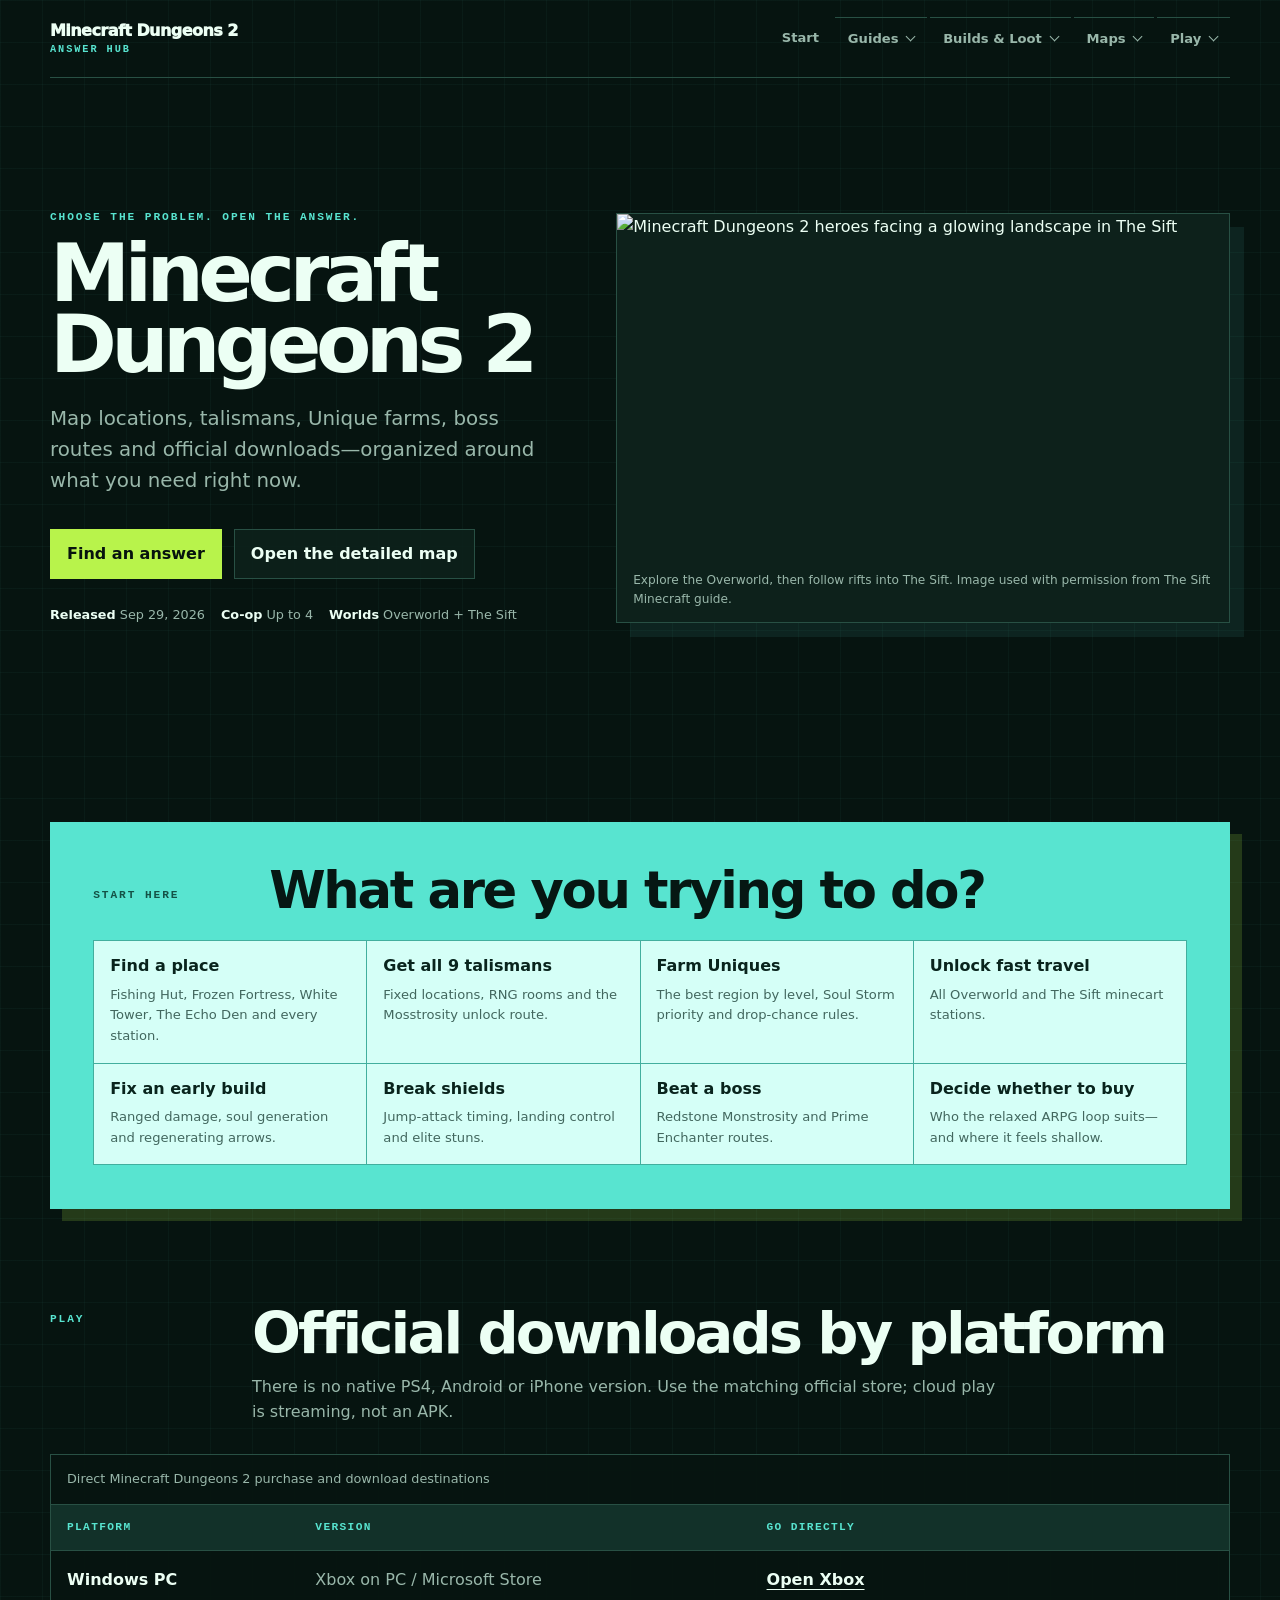
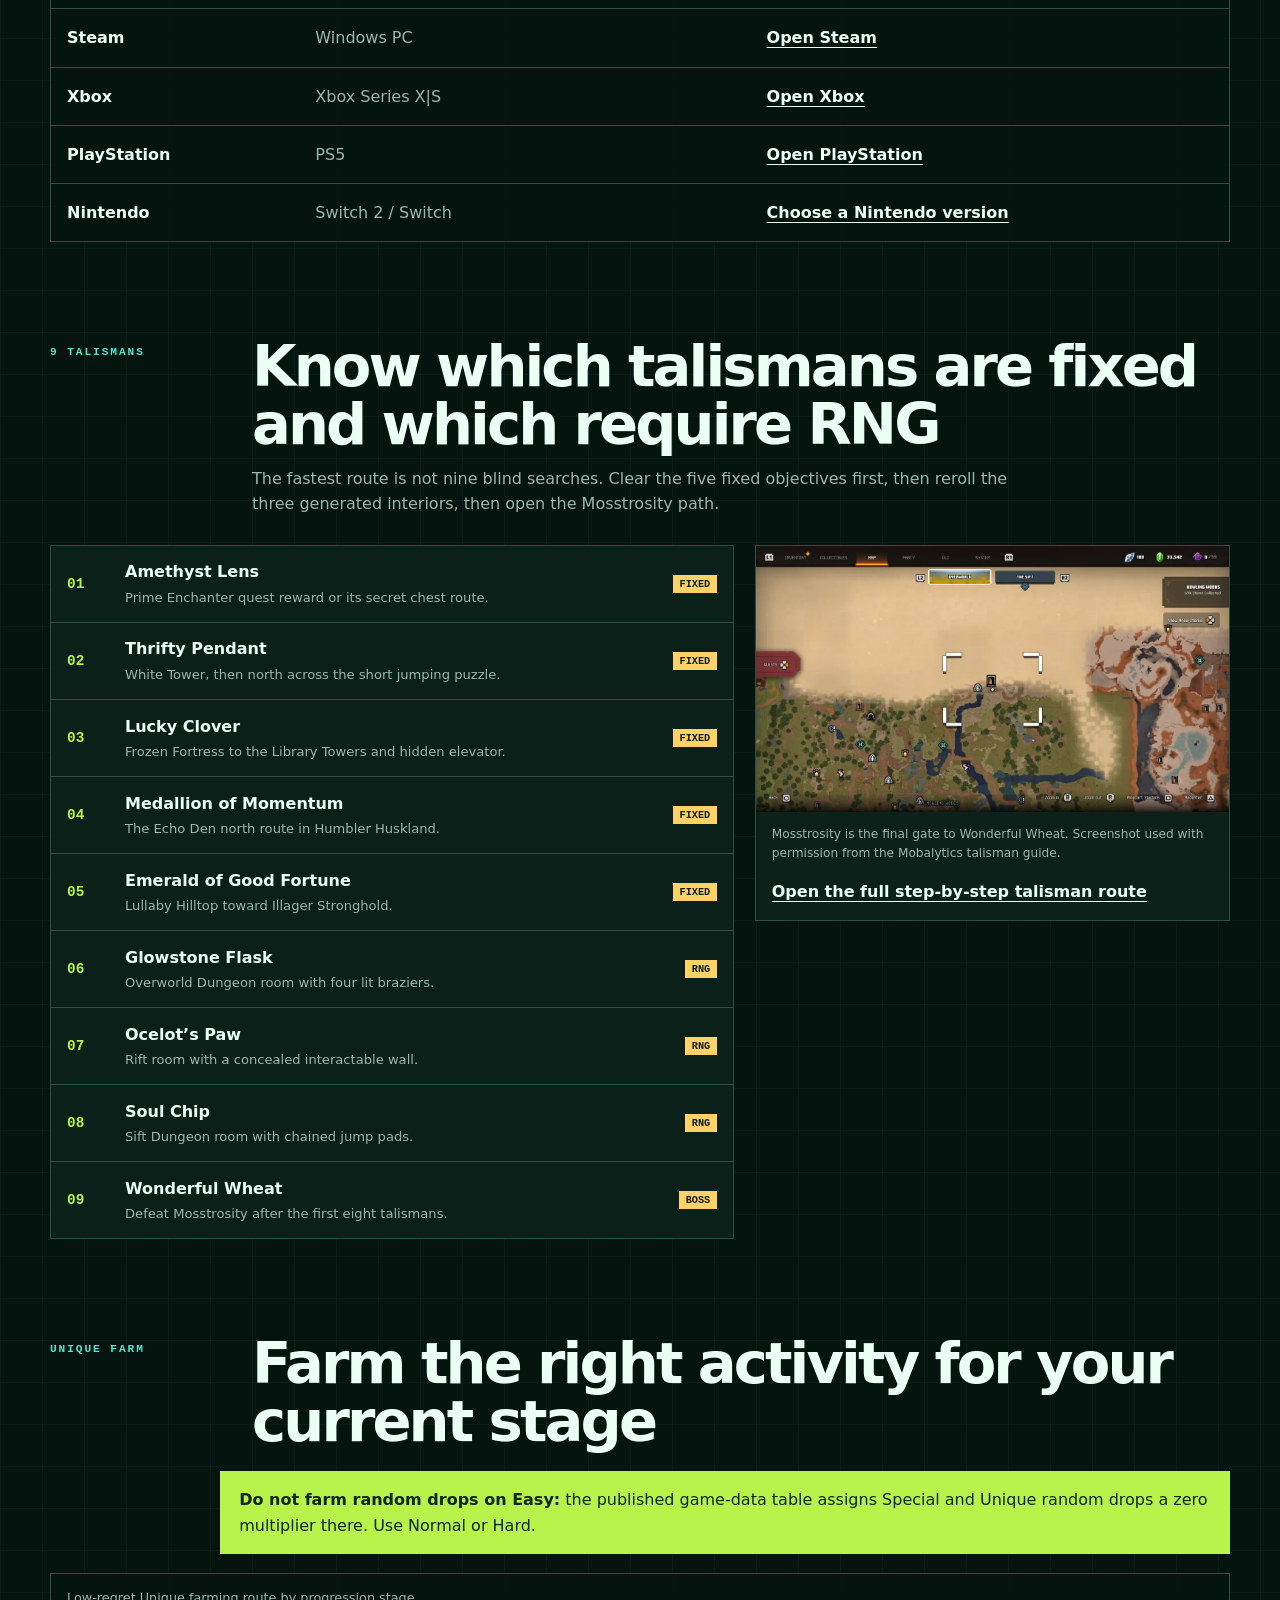
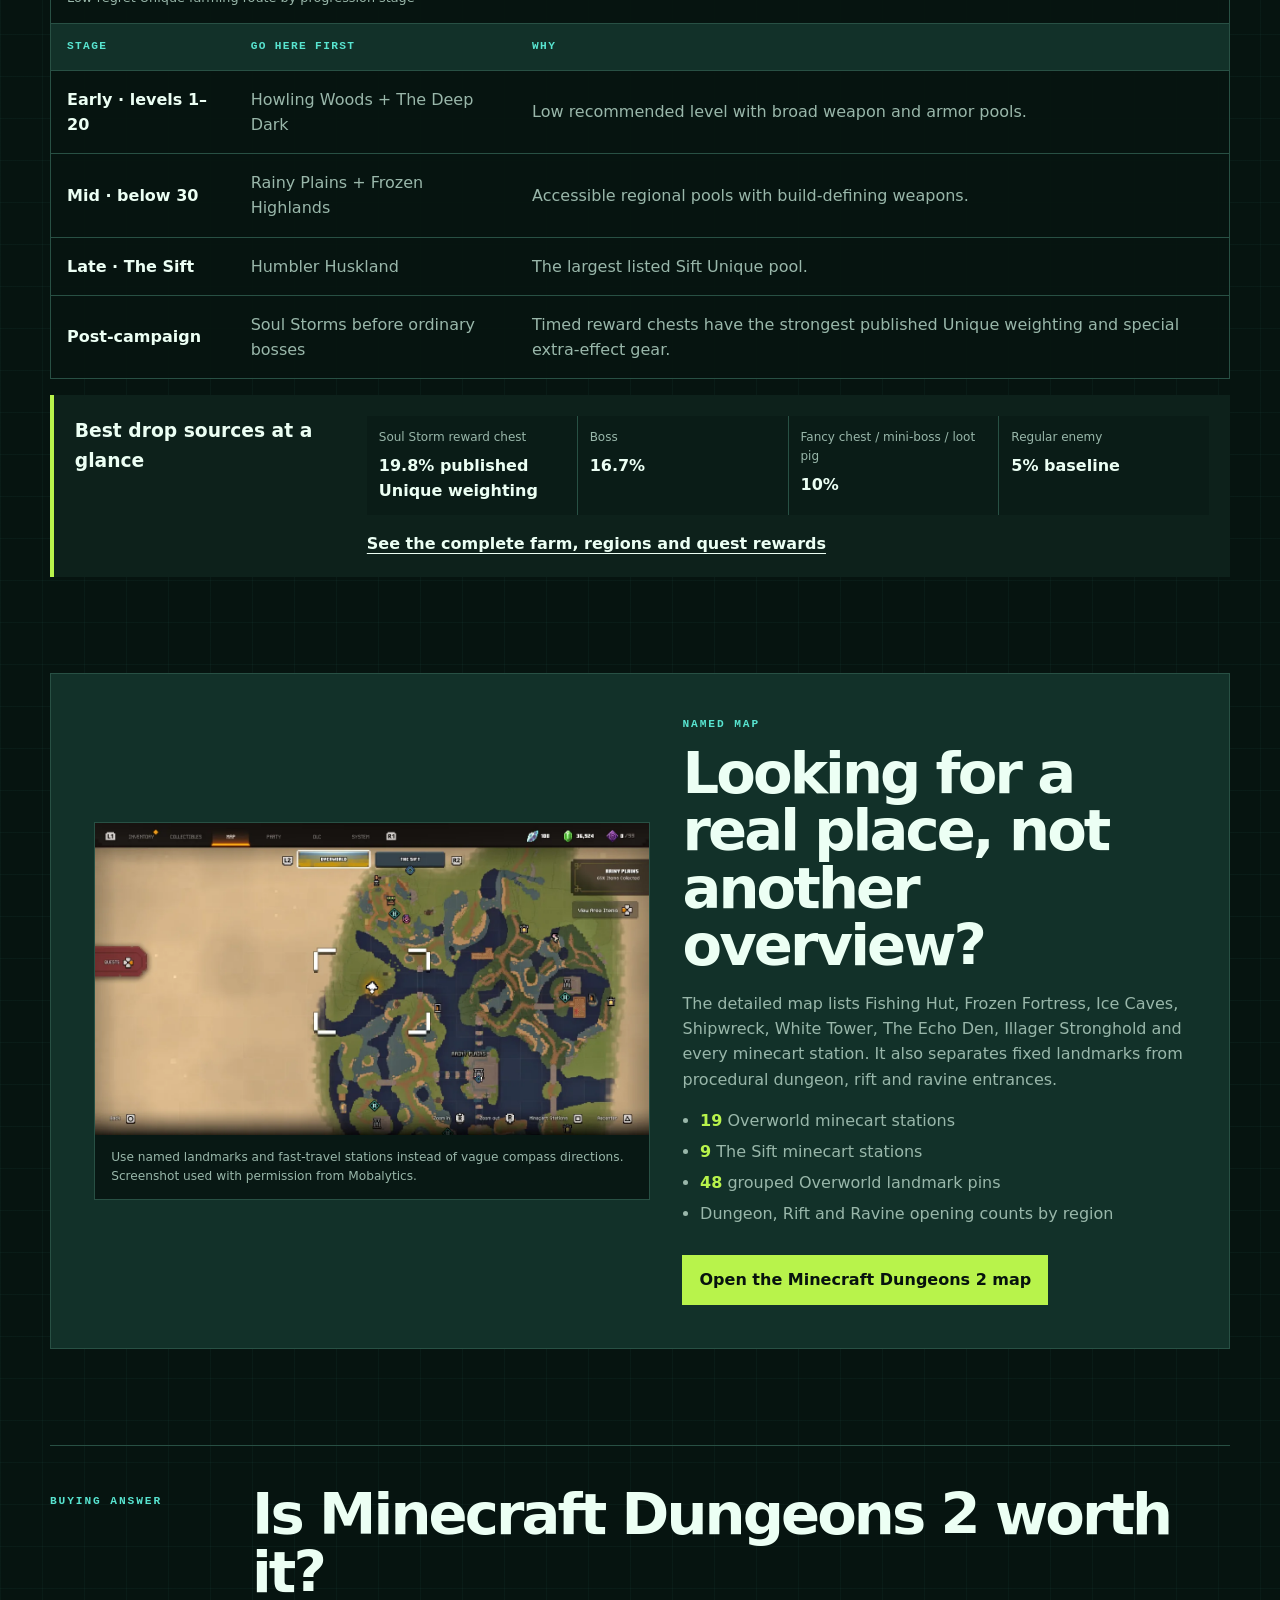
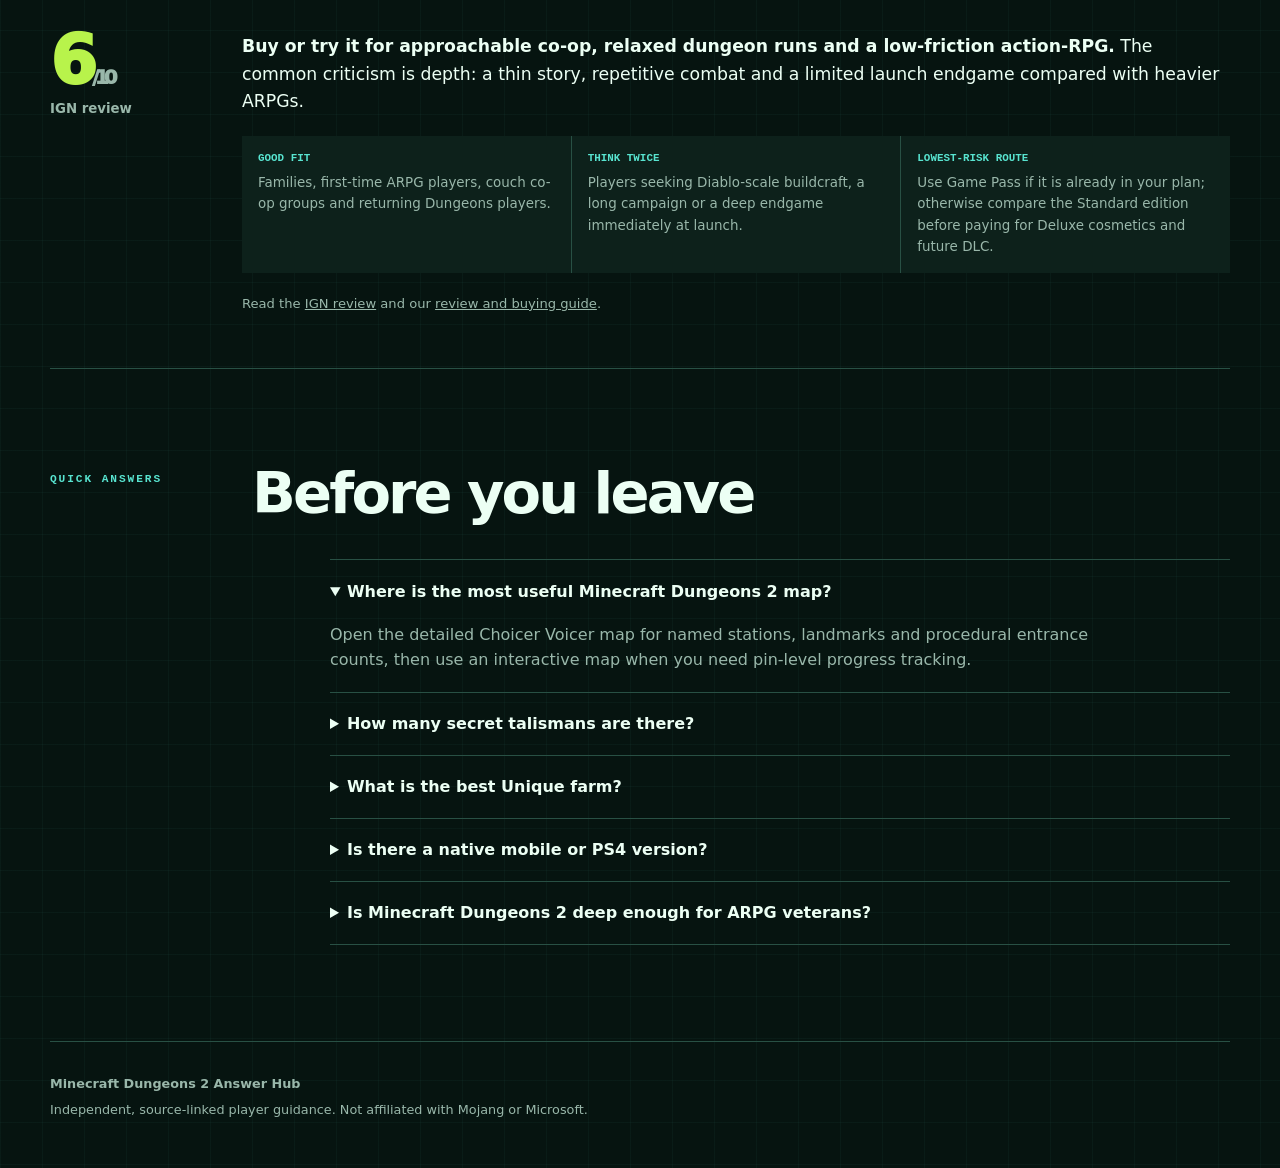
==== commit f3fbbc81: "chore: remove footer navigation links" ====
--- a/index.html
+++ b/index.html
@@ -62,6 +62,7 @@
     ]
   }
   </script>
+  <script defer data-domain="minecraftdungeons2.github.io" src="https://analytics.pitchblackcardlist.com/js/script.js"></script>
 </head>
 <body>
   <a class="skip-link" href="#main-content">Skip to the answers</a>
@@ -287,12 +288,6 @@
 
   <footer class="site-footer">
     <div><strong>Minecraft Dungeons 2 Answer Hub</strong><p>Independent, source-linked player guidance. Not affiliated with Mojang or Microsoft.</p></div>
-    <nav aria-label="Sources and site links">
-      <a href="https://the-sift-minecraft.github.io/minecraft-dungeons-2/" rel="external noopener">The Sift guide</a>
-      <a href="https://mobalytics.gg/gamebase/guides/minecraft-dungeons-2-all-secret-talismans" rel="external noopener">Talisman source</a>
-      <a href="https://mobalytics.gg/gamebase/guides/minecraft-dungeons-2-best-unique-farm" rel="external noopener">Farm source</a>
-      <a href="https://github.com/MinecraftDungeons2" rel="external noopener">GitHub</a>
-    </nav>
   </footer>
 </body>
 </html>
